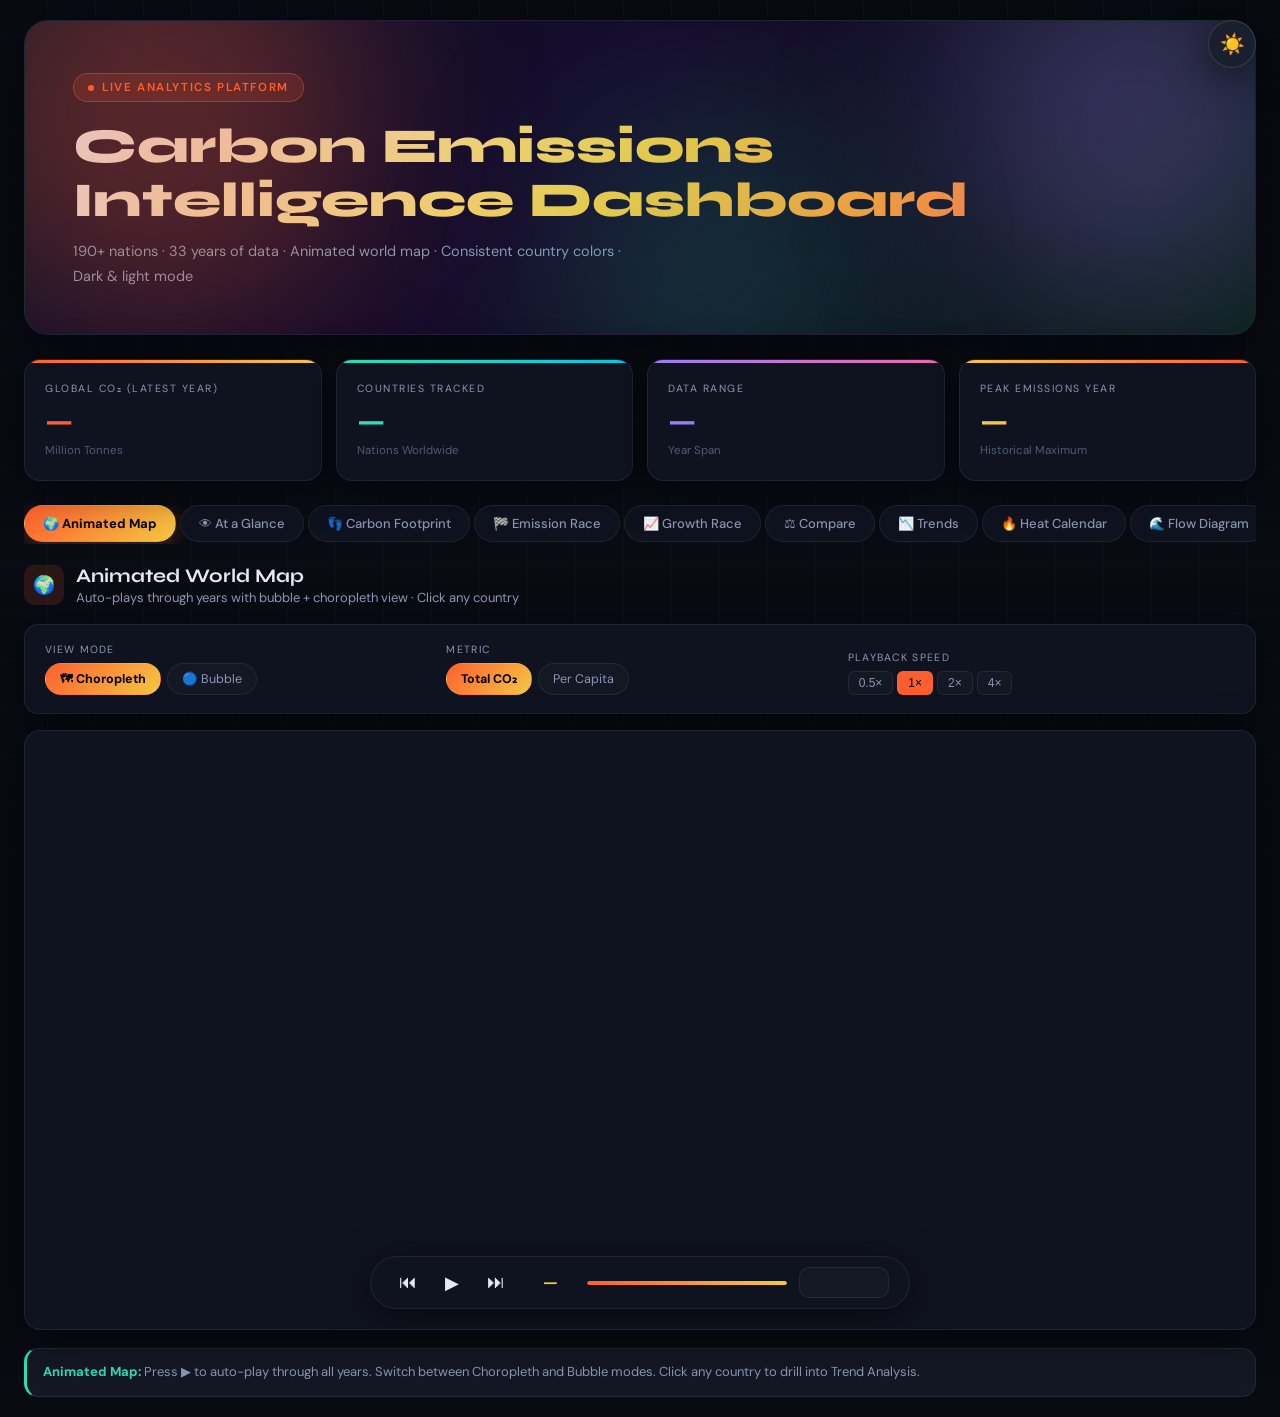
==== index.html @ c615b5d3 "Update index.html" ====
<!DOCTYPE html>
<html lang="en" data-theme="dark">
<head>
<meta charset="UTF-8">
<meta name="viewport" content="width=device-width, initial-scale=1.0">
<title>Carbon Emissions Intelligence Dashboard</title>
<script src="https://cdn.plot.ly/plotly-latest.min.js"></script>
<link href="https://fonts.googleapis.com/css2?family=Syne:wght@400;600;700;800&family=DM+Sans:ital,opsz,wght@0,9..40,300;0,9..40,400;0,9..40,500;1,9..40,400&display=swap" rel="stylesheet">
<style>
:root[data-theme="dark"] {
  --bg:#080b12;--surface:#0f1320;--surface2:#141824;--surface3:#1a1f30;
  --border:rgba(255,255,255,0.07);--border2:rgba(255,255,255,0.13);
  --text:#e4e9f4;--text2:#8a96b3;--text3:#4e5a75;
  --a1:#ff5f2e;--a2:#f5c842;--a3:#2edfb4;--a4:#9b7ff4;--a5:#f06bac;
  --g1:rgba(255,95,46,0.3);--g2:rgba(245,200,66,0.28);--g3:rgba(46,223,180,0.28);--g4:rgba(155,127,244,0.28);
  --map-land:#1e2740;--map-ocean:#0a0e1a;--plotbg:rgba(0,0,0,0);
  --gridc:rgba(255,255,255,0.055);--zeroline:rgba(255,255,255,0.09);
  --shadow:0 8px 40px rgba(0,0,0,0.55);
  --hero-bg:linear-gradient(135deg,#0c1228 0%,#160a2a 45%,#081f18 100%);
  --toggle-bg:#1a1f30;
}
:root[data-theme="light"] {
  --bg:#f0f2f8;--surface:#ffffff;--surface2:#f4f6fc;--surface3:#eaedf7;
  --border:rgba(0,0,0,0.08);--border2:rgba(0,0,0,0.15);
  --text:#1a2040;--text2:#5a6480;--text3:#9aa0b8;
  --a1:#e84d1c;--a2:#d4a800;--a3:#0eaa88;--a4:#7b5ce0;--a5:#d04890;
  --g1:rgba(232,77,28,0.12);--g2:rgba(212,168,0,0.12);--g3:rgba(14,170,136,0.12);--g4:rgba(123,92,224,0.12);
  --map-land:#dde3f5;--map-ocean:#c8d4ef;--plotbg:rgba(255,255,255,0);
  --gridc:rgba(0,0,0,0.06);--zeroline:rgba(0,0,0,0.1);
  --shadow:0 4px 24px rgba(0,0,0,0.10);
  --hero-bg:linear-gradient(135deg,#e8ecfc 0%,#f0e8fc 45%,#e0f4ee 100%);
  --toggle-bg:#e0e4f5;
}
*{margin:0;padding:0;box-sizing:border-box;}
html{scroll-behavior:smooth;}
body{font-family:'DM Sans',sans-serif;background:var(--bg);color:var(--text);min-height:100vh;overflow-x:hidden;transition:background .4s,color .4s;}
body::before{content:'';position:fixed;inset:0;z-index:0;pointer-events:none;background-image:repeating-linear-gradient(0deg,transparent,transparent 47px,var(--border) 48px),repeating-linear-gradient(90deg,transparent,transparent 47px,var(--border) 48px);opacity:.6;}
.wrap{position:relative;z-index:1;max-width:1680px;margin:0 auto;padding:20px 24px;}
.theme-toggle{position:fixed;top:20px;right:24px;z-index:1000;width:48px;height:48px;border-radius:50%;background:var(--toggle-bg);border:1px solid var(--border2);cursor:pointer;font-size:20px;display:flex;align-items:center;justify-content:center;box-shadow:var(--shadow);transition:all .3s;}
.theme-toggle:hover{transform:scale(1.1) rotate(20deg);}
.hero{position:relative;overflow:hidden;border-radius:24px;padding:52px 48px 44px;margin-bottom:24px;background:var(--hero-bg);border:1px solid var(--border);box-shadow:var(--shadow);}
.hero-glow{position:absolute;border-radius:50%;filter:blur(90px);pointer-events:none;}
.hero-glow.a{width:420px;height:420px;top:-120px;left:-80px;background:var(--g1);}
.hero-glow.b{width:360px;height:360px;top:-80px;right:-60px;background:var(--g4);}
.hero-glow.c{width:320px;height:320px;bottom:-80px;left:42%;background:var(--g3);opacity:.55;}
.badge{display:inline-flex;align-items:center;gap:8px;background:rgba(255,95,46,0.14);border:1px solid rgba(255,95,46,0.38);color:var(--a1);padding:6px 14px;border-radius:999px;font-size:11.5px;font-weight:600;letter-spacing:1.6px;text-transform:uppercase;margin-bottom:18px;}
.badge span{width:6px;height:6px;background:var(--a1);border-radius:50%;animation:pulse 1.7s ease-in-out infinite;}
@keyframes pulse{0%,100%{opacity:1;transform:scale(1)}50%{opacity:.35;transform:scale(1.5)}}
.hero h1{font-family:'Syne',sans-serif;font-weight:800;font-size:clamp(1.9rem,3.8vw,3.2rem);line-height:1.1;background:linear-gradient(135deg,var(--text) 0%,var(--a2) 50%,var(--a1) 100%);-webkit-background-clip:text;-webkit-text-fill-color:transparent;background-clip:text;margin-bottom:12px;}
.hero p{color:var(--text2);font-size:14.5px;max-width:560px;line-height:1.75;}
.kpi-row{display:grid;grid-template-columns:repeat(auto-fit,minmax(210px,1fr));gap:14px;margin-bottom:24px;}
.kpi{position:relative;overflow:hidden;background:var(--surface);border:1px solid var(--border);border-radius:16px;padding:22px 20px;transition:transform .25s,box-shadow .25s;box-shadow:var(--shadow);}
.kpi:hover{transform:translateY(-4px);}
.kpi::before{content:'';position:absolute;top:0;left:0;right:0;height:3px;border-radius:16px 16px 0 0;}
.kpi:nth-child(1)::before{background:linear-gradient(90deg,var(--a1),var(--a2));}
.kpi:nth-child(2)::before{background:linear-gradient(90deg,var(--a3),#00c9e8);}
.kpi:nth-child(3)::before{background:linear-gradient(90deg,var(--a4),var(--a5));}
.kpi:nth-child(4)::before{background:linear-gradient(90deg,var(--a2),var(--a1));}
.kpi:hover:nth-child(1){box-shadow:0 8px 32px var(--g1);}
.kpi:hover:nth-child(2){box-shadow:0 8px 32px var(--g3);}
.kpi:hover:nth-child(3){box-shadow:0 8px 32px var(--g4);}
.kpi:hover:nth-child(4){box-shadow:0 8px 32px var(--g2);}
.kpi-label{font-size:10.5px;letter-spacing:1.5px;text-transform:uppercase;color:var(--text2);margin-bottom:10px;}
.kpi-value{font-family:'Syne',sans-serif;font-size:2.1rem;font-weight:700;line-height:1;}
.kpi:nth-child(1) .kpi-value{color:var(--a1);}
.kpi:nth-child(2) .kpi-value{color:var(--a3);}
.kpi:nth-child(3) .kpi-value{color:var(--a4);}
.kpi:nth-child(4) .kpi-value{color:var(--a2);}
.kpi-unit{font-size:11.5px;color:var(--text3);margin-top:5px;}
.tab-nav{display:flex;gap:4px;overflow-x:auto;padding-bottom:2px;margin-bottom:20px;scrollbar-width:none;}
.tab-nav::-webkit-scrollbar{display:none;}
.tab-btn{flex-shrink:0;padding:9px 18px;background:var(--surface);border:1px solid var(--border);border-radius:999px;color:var(--text2);font-family:'DM Sans',sans-serif;font-size:13px;font-weight:500;cursor:pointer;white-space:nowrap;transition:all .2s;}
.tab-btn:hover{border-color:var(--border2);color:var(--text);}
.tab-btn.active{background:linear-gradient(135deg,var(--a1),var(--a2));border-color:transparent;color:#000;font-weight:700;box-shadow:0 4px 18px var(--g1);}
.tab-content{display:none;animation:tabIn .32s ease;}
.tab-content.active{display:block;}
@keyframes tabIn{from{opacity:0;transform:translateY(12px)}to{opacity:1;transform:translateY(0)}}
.sec-hd{display:flex;align-items:center;gap:12px;margin-bottom:18px;}
.sec-icon{width:40px;height:40px;border-radius:10px;display:flex;align-items:center;justify-content:center;font-size:18px;}
.sec-hd h2{font-family:'Syne',sans-serif;font-size:1.2rem;font-weight:700;color:var(--text);}
.sec-hd p{font-size:13px;color:var(--text2);margin-top:2px;}
.ctrl{background:var(--surface);border:1px solid var(--border);border-radius:14px;padding:18px 20px;display:flex;flex-wrap:wrap;gap:14px;align-items:flex-end;margin-bottom:16px;box-shadow:var(--shadow);}
.ctrl-g{flex:1;min-width:150px;}
.ctrl-g label{display:block;font-size:10.5px;letter-spacing:1.3px;text-transform:uppercase;color:var(--text2);margin-bottom:7px;}
select,input[type="text"]{width:100%;padding:10px 13px;background:var(--surface2);border:1px solid var(--border);border-radius:10px;color:var(--text);font-family:'DM Sans',sans-serif;font-size:13.5px;transition:border-color .2s,box-shadow .2s;appearance:none;}
select:focus,input[type="text"]:focus{outline:none;border-color:var(--a1);box-shadow:0 0 0 3px var(--g1);}
.btn{width:100%;padding:10px 18px;background:linear-gradient(135deg,var(--a1),var(--a2));border:none;border-radius:10px;color:#000;font-family:'DM Sans',sans-serif;font-size:13.5px;font-weight:700;cursor:pointer;transition:transform .2s,box-shadow .2s;}
.btn:hover{transform:translateY(-2px);box-shadow:0 6px 20px var(--g1);}
.btn.sec2{background:var(--surface2);color:var(--text);border:1px solid var(--border);}
.btn.sec2:hover{border-color:var(--border2);box-shadow:none;transform:translateY(-1px);}
.slider-row{display:flex;align-items:center;gap:14px;margin-bottom:16px;}
.slider-row input[type="range"]{flex:1;-webkit-appearance:none;appearance:none;height:5px;border-radius:999px;background:linear-gradient(90deg,var(--a1),var(--a2));outline:none;border:none;cursor:pointer;}
.slider-row input[type="range"]::-webkit-slider-thumb{-webkit-appearance:none;width:18px;height:18px;border-radius:50%;background:var(--a2);box-shadow:0 0 8px var(--g2);cursor:pointer;}
.yr-badge{font-family:'Syne',sans-serif;font-size:1.25rem;font-weight:700;color:var(--a2);min-width:68px;text-align:right;}
.cc{background:var(--surface);border:1px solid var(--border);border-radius:16px;overflow:hidden;margin-bottom:18px;box-shadow:var(--shadow);}
.map-controls-bar{position:absolute;bottom:20px;left:50%;transform:translateX(-50%);display:flex;align-items:center;gap:12px;z-index:10;background:var(--surface);border:1px solid var(--border);border-radius:999px;padding:10px 20px;box-shadow:var(--shadow);}
.map-controls-bar button{background:none;border:none;color:var(--text);cursor:pointer;font-size:18px;padding:4px 8px;border-radius:8px;transition:background .2s;}
.map-controls-bar button:hover{background:var(--surface3);}
.map-year-num{font-family:'Syne',sans-serif;font-weight:700;font-size:1.1rem;color:var(--a2);min-width:50px;text-align:center;}
.map-speed-btns{display:flex;gap:4px;}
.map-speed-btn{padding:4px 10px;border-radius:6px;border:1px solid var(--border);background:var(--surface2);color:var(--text2);font-size:12px;cursor:pointer;transition:all .2s;}
.map-speed-btn.active{background:var(--a1);color:#000;border-color:transparent;}
.map-progress{width:200px;height:4px;background:var(--surface3);border-radius:999px;overflow:hidden;}
.map-progress-bar{height:100%;background:linear-gradient(90deg,var(--a1),var(--a2));border-radius:999px;transition:width .3s;}
.info{background:var(--surface2);border:1px solid var(--border);border-left:3px solid var(--a3);border-radius:14px;padding:13px 16px;font-size:13px;color:var(--text2);line-height:1.6;margin-top:14px;}
.info strong{color:var(--a3);}
.metric-row{display:grid;grid-template-columns:repeat(auto-fit,minmax(190px,1fr));gap:12px;margin-top:16px;}
.mc{background:var(--surface);border:1px solid var(--border);border-radius:14px;padding:18px;text-align:center;transition:transform .22s;box-shadow:var(--shadow);}
.mc:hover{transform:translateY(-3px);}
.mc .ml{font-size:10.5px;text-transform:uppercase;letter-spacing:1.3px;color:var(--text2);margin-bottom:9px;}
.mc .mv{font-family:'Syne',sans-serif;font-size:1.75rem;font-weight:700;}
.mc.c1 .mv{color:var(--a1);}
.mc.c2 .mv{color:var(--a3);}
.mc.c3 .mv{color:var(--a4);}
.mc.c4 .mv{color:var(--a2);}
.up{color:var(--a1)!important;}
.dn{color:var(--a3)!important;}
.cmp-panel{background:var(--surface);border:1px solid var(--border);border-radius:16px;padding:22px;margin-top:16px;box-shadow:var(--shadow);}
.cmp-panel h3{font-family:'Syne',sans-serif;font-size:1rem;font-weight:700;text-align:center;margin-bottom:18px;color:var(--text);}
.cmp-grid{display:grid;grid-template-columns:repeat(auto-fit,minmax(175px,1fr));gap:10px;}
.cmp-m{background:var(--surface2);border:1px solid var(--border);border-radius:12px;padding:14px;text-align:center;}
.cmp-m .cv{font-family:'Syne',sans-serif;font-size:1.35rem;font-weight:700;color:var(--a1);}
.cmp-m .cl{font-size:11px;color:var(--text3);margin-top:4px;}
.search-wrap{position:relative;margin-bottom:14px;}
.search-wrap input{padding:12px 16px 12px 42px;}
.s-icon{position:absolute;left:14px;top:50%;transform:translateY(-50%);color:var(--text2);font-size:15px;pointer-events:none;}
.tbl-wrap{background:var(--surface);border:1px solid var(--border);border-radius:16px;overflow:hidden;max-height:540px;overflow-y:auto;box-shadow:var(--shadow);}
.tbl-wrap::-webkit-scrollbar{width:5px;}
.tbl-wrap::-webkit-scrollbar-track{background:var(--surface2);}
.tbl-wrap::-webkit-scrollbar-thumb{background:rgba(255,255,255,0.1);border-radius:3px;}
table{width:100%;border-collapse:collapse;}
thead th{background:var(--surface2);padding:12px 15px;font-size:10.5px;text-transform:uppercase;letter-spacing:1.3px;color:var(--text2);text-align:left;font-weight:600;position:sticky;top:0;z-index:5;border-bottom:1px solid var(--border);}
tbody td{padding:11px 15px;border-bottom:1px solid var(--border);font-size:13.5px;color:var(--text);}
tbody tr{transition:background .15s;cursor:pointer;}
tbody tr:hover{background:rgba(255,95,46,0.06);}
tbody tr:last-child td{border-bottom:none;}
.rank-pill{display:inline-flex;align-items:center;justify-content:center;width:26px;height:26px;border-radius:50%;background:linear-gradient(135deg,var(--a1),var(--a2));color:#000;font-weight:700;font-size:10.5px;}
.bu{color:var(--a1);font-weight:600;}
.bd{color:var(--a3);font-weight:600;}
.map-wrap{position:relative;border-radius:16px;overflow:hidden;}
.metric-pills{display:flex;gap:6px;flex-wrap:wrap;}
.mp-btn{padding:7px 14px;border-radius:999px;border:1px solid var(--border);background:var(--surface2);color:var(--text2);font-size:12.5px;cursor:pointer;transition:all .2s;font-family:'DM Sans',sans-serif;}
.mp-btn.active{background:linear-gradient(135deg,var(--a1),var(--a2));color:#000;font-weight:700;border-color:transparent;}
.mp-btn:hover:not(.active){border-color:var(--border2);color:var(--text);}

/* ── SHARED RICH TOOLTIP ── */
#richTooltip {
  position:fixed;pointer-events:none;z-index:9999;opacity:0;
  transform:translateY(6px) scale(0.97);
  transition:opacity .18s ease,transform .18s ease;
  min-width:270px;max-width:310px;
}
#richTooltip.visible{opacity:1;transform:translateY(0) scale(1);}
.tt-card{background:var(--surface);border:1px solid var(--border2);border-radius:16px;overflow:hidden;box-shadow:0 20px 60px rgba(0,0,0,0.55),0 4px 16px rgba(0,0,0,0.3);}
.tt-header{padding:14px 16px 10px;display:flex;align-items:flex-start;justify-content:space-between;gap:10px;border-bottom:1px solid var(--border);}
.tt-country{font-family:'Syne',sans-serif;font-size:1.05rem;font-weight:700;color:var(--text);line-height:1.2;}
.tt-region{font-size:10.5px;color:var(--text2);margin-top:3px;letter-spacing:.4px;}
.tt-rank-badge{flex-shrink:0;display:flex;flex-direction:column;align-items:center;justify-content:center;width:44px;height:44px;border-radius:10px;background:linear-gradient(135deg,var(--a1),var(--a2));color:#000;font-family:'Syne',sans-serif;}
.tt-rank-num{font-size:1.1rem;font-weight:800;line-height:1;}
.tt-rank-lbl{font-size:8.5px;font-weight:600;letter-spacing:.5px;opacity:.75;}
.tt-body{padding:12px 16px;}
.tt-row{display:flex;align-items:center;justify-content:space-between;padding:5px 0;border-bottom:1px solid var(--border);}
.tt-row:last-child{border-bottom:none;}
.tt-lbl{font-size:11px;color:var(--text2);letter-spacing:.3px;}
.tt-val{font-family:'Syne',sans-serif;font-size:13.5px;font-weight:700;color:var(--text);}
.tt-val.accent1{color:var(--a1);}
.tt-val.accent2{color:var(--a2);}
.tt-val.accent3{color:var(--a3);}
.tt-val.accent4{color:var(--a4);}
.tt-trend-row{display:flex;align-items:center;gap:8px;padding:10px 16px 12px;background:var(--surface2);}
.tt-sparkline{flex:1;height:36px;}
.tt-trend-info{text-align:right;}
.tt-trend-dir{font-family:'Syne',sans-serif;font-size:1rem;font-weight:700;}
.tt-trend-pct{font-size:11px;color:var(--text2);margin-top:2px;}
.tt-footer{padding:8px 16px;background:var(--surface3);font-size:10.5px;color:var(--text3);text-align:center;letter-spacing:.3px;}
.tt-color-dot{display:inline-block;width:10px;height:10px;border-radius:50%;vertical-align:middle;margin-right:5px;flex-shrink:0;}
/* ── AT A GLANCE CARDS ── */
.glance-card{background:var(--surface);border:1px solid var(--border);border-radius:14px;padding:14px 16px;cursor:pointer;transition:transform .2s,box-shadow .2s,border-color .2s;position:relative;overflow:hidden;}
.glance-card:hover{transform:translateY(-3px);box-shadow:0 8px 28px rgba(0,0,0,0.35);border-color:var(--border2);}
.glance-card .gc-country{font-family:'Syne',sans-serif;font-size:.95rem;font-weight:700;color:var(--text);margin-bottom:4px;display:flex;align-items:center;gap:7px;}
.glance-card .gc-region{font-size:10.5px;color:var(--text3);letter-spacing:.4px;text-transform:uppercase;margin-bottom:10px;}
.glance-card .gc-bar-wrap{height:5px;background:var(--surface3);border-radius:999px;margin-bottom:8px;overflow:hidden;}
.glance-card .gc-bar{height:100%;border-radius:999px;}
.glance-card .gc-vals{display:flex;justify-content:space-between;align-items:flex-end;}
.glance-card .gc-main{font-family:'Syne',sans-serif;font-size:1.3rem;font-weight:700;line-height:1;}
.glance-card .gc-sub{font-size:10.5px;color:var(--text2);margin-top:3px;}
.glance-card .gc-chg{font-family:'Syne',sans-serif;font-size:.85rem;font-weight:700;}
.glance-card .gc-rank{position:absolute;top:12px;right:12px;font-size:10px;color:var(--text3);font-weight:600;background:var(--surface2);border-radius:6px;padding:2px 7px;}
.glance-sparkline{width:100%;height:28px;margin-top:8px;}
.glance-summary-chip{background:var(--surface);border:1px solid var(--border);border-radius:12px;padding:12px 14px;text-align:center;box-shadow:var(--shadow);}
.glance-summary-chip .gsc-val{font-family:'Syne',sans-serif;font-size:1.4rem;font-weight:700;}
.glance-summary-chip .gsc-lbl{font-size:10.5px;color:var(--text2);text-transform:uppercase;letter-spacing:1px;margin-top:3px;}
@media(max-width:900px){.fp-top-grid,.fp-bottom-grid{grid-template-columns:1fr!important;}}
.improve-row,.worsen-row{display:flex;align-items:center;gap:10px;padding:8px 0;border-bottom:1px solid var(--border);}
.improve-row:last-child,.worsen-row:last-child{border-bottom:none;}
.ir-rank{font-family:'Syne',sans-serif;font-size:1rem;font-weight:700;min-width:28px;text-align:center;}
.ir-name{flex:1;font-size:13.5px;color:var(--text);font-weight:500;}
.ir-pct{font-family:'Syne',sans-serif;font-size:.95rem;font-weight:700;}
.ir-bar-wrap{width:80px;height:5px;background:var(--surface3);border-radius:999px;overflow:hidden;}
.ir-bar{height:100%;border-radius:999px;}
@media(max-width:768px){.wrap{padding:12px;}.hero{padding:30px 20px;}.kpi-row{grid-template-columns:repeat(2,1fr);}.map-controls-bar{width:90%;font-size:13px;}}
</style>
</head>
<body>
<button class="theme-toggle" onclick="toggleTheme()" id="themeToggleBtn">☀️</button>

<div class="wrap">

<!-- SHARED RICH TOOLTIP (used by map, compare, trends, rankings, data) -->
<div id="richTooltip">
  <div class="tt-card">
    <div class="tt-header">
      <div>
        <div class="tt-country" id="ttCountry">—</div>
        <div class="tt-region" id="ttRegion">—</div>
      </div>
      <div class="tt-rank-badge">
        <div class="tt-rank-num" id="ttRankNum">—</div>
        <div class="tt-rank-lbl">RANK</div>
      </div>
    </div>
    <div class="tt-body">
      <div class="tt-row"><span class="tt-lbl">🏭 Total CO₂</span><span class="tt-val accent1" id="ttCO2">—</span></div>
      <div class="tt-row"><span class="tt-lbl">👤 Per Capita</span><span class="tt-val accent2" id="ttPC">—</span></div>
      <div class="tt-row"><span class="tt-lbl">📊 Global Share</span><span class="tt-val accent4" id="ttShare">—</span></div>
      <div class="tt-row"><span class="tt-lbl">🌍 Region</span><span class="tt-val" id="ttRegionVal" style="font-size:12px">—</span></div>
      <div class="tt-row"><span class="tt-lbl">📅 vs Prior Year</span><span class="tt-val" id="ttYoY">—</span></div>
    </div>
    <div class="tt-trend-row">
      <svg class="tt-sparkline" id="ttSparkline" viewBox="0 0 160 36" preserveAspectRatio="none"></svg>
      <div class="tt-trend-info">
        <div class="tt-trend-dir" id="ttTrendDir">—</div>
        <div class="tt-trend-pct" id="ttTrendPct">since 1990</div>
      </div>
    </div>
    <div class="tt-footer" id="ttFooter">Click to open trend analysis →</div>
  </div>
</div>

<!-- HERO -->
<header class="hero">
  <div class="hero-glow a"></div><div class="hero-glow b"></div><div class="hero-glow c"></div>
  <div class="badge"><span></span>Live Analytics Platform</div>
  <h1>Carbon Emissions<br>Intelligence Dashboard</h1>
  <p>190+ nations · 33 years of data · Animated world map · Consistent country colors · Dark &amp; light mode</p>
</header>

<!-- KPIs -->
<div class="kpi-row">
  <div class="kpi"><div class="kpi-label">Global CO₂ (Latest Year)</div><div class="kpi-value" id="kpi1">—</div><div class="kpi-unit">Million Tonnes</div></div>
  <div class="kpi"><div class="kpi-label">Countries Tracked</div><div class="kpi-value" id="kpi2">—</div><div class="kpi-unit">Nations Worldwide</div></div>
  <div class="kpi"><div class="kpi-label">Data Range</div><div class="kpi-value" id="kpi3">—</div><div class="kpi-unit">Year Span</div></div>
  <div class="kpi"><div class="kpi-label">Peak Emissions Year</div><div class="kpi-value" id="kpi4">—</div><div class="kpi-unit">Historical Maximum</div></div>
</div>

<!-- TABS -->
<nav class="tab-nav">
  <button class="tab-btn active" onclick="switchTab('worldmap')">🌍 Animated Map</button>
  <button class="tab-btn" onclick="switchTab('glance')">👁 At a Glance</button>
  <button class="tab-btn" onclick="switchTab('footprint')">👣 Carbon Footprint</button>
  <button class="tab-btn" onclick="switchTab('animation')">🏁 Emission Race</button>
  <button class="tab-btn" onclick="switchTab('growthrace')">📈 Growth Race</button>
  <button class="tab-btn" onclick="switchTab('compare')">⚖ Compare</button>
  <button class="tab-btn" onclick="switchTab('trends')">📉 Trends</button>
  <button class="tab-btn" onclick="switchTab('heatmap')">🔥 Heat Calendar</button>
  <button class="tab-btn" onclick="switchTab('sankey')">🌊 Flow Diagram</button>
  <button class="tab-btn" onclick="switchTab('rankings')">🏆 Rankings</button>
  <button class="tab-btn" onclick="switchTab('data')">📋 All Data</button>
</nav>

<!-- WORLD MAP -->
<div id="worldmap" class="tab-content active">
  <div class="sec-hd"><div class="sec-icon" style="background:rgba(255,95,46,.14)">🌍</div><div><h2>Animated World Map</h2><p>Auto-plays through years with bubble + choropleth view · Click any country</p></div></div>
  <div class="ctrl">
    <div class="ctrl-g"><label>View Mode</label><div class="metric-pills"><button class="mp-btn active" id="modeChoro" onclick="setMapMode('choropleth')">🗺 Choropleth</button><button class="mp-btn" id="modeBubble" onclick="setMapMode('bubble')">🔵 Bubble</button></div></div>
    <div class="ctrl-g"><label>Metric</label><div class="metric-pills"><button class="mp-btn active" id="metricCO2" onclick="setMapMetric('co2')">Total CO₂</button><button class="mp-btn" id="metricPC" onclick="setMapMetric('per_capita')">Per Capita</button></div></div>
    <div class="ctrl-g"><label>Playback Speed</label><div class="map-speed-btns" id="mapSpeedBtns"><button class="map-speed-btn" onclick="setMapSpeed(2000)">0.5×</button><button class="map-speed-btn active" onclick="setMapSpeed(1000)">1×</button><button class="map-speed-btn" onclick="setMapSpeed(500)">2×</button><button class="map-speed-btn" onclick="setMapSpeed(250)">4×</button></div></div>
  </div>
  <div class="map-wrap cc" style="padding:4px;">
    <div id="worldMapChart" style="height:590px;"></div>
    <div class="map-controls-bar">
      <button onclick="mapPrevYear()">⏮</button>
      <button onclick="toggleMapPlay()" id="mapPlayBtn">▶</button>
      <button onclick="mapNextYear()">⏭</button>
      <div class="map-year-num" id="mapYearNum">—</div>
      <div class="map-progress"><div class="map-progress-bar" id="mapProgressBar"></div></div>
      <select id="mapYearSelect" style="width:90px;padding:6px 10px;font-size:13px;" onchange="jumpMapYear(this.value)"></select>
    </div>
  </div>
  <div class="info"><strong>Animated Map:</strong> Press ▶ to auto-play through all years. Switch between Choropleth and Bubble modes. Click any country to drill into Trend Analysis.</div>
</div>

<!-- EMISSION RACE -->
<div id="animation" class="tab-content">
  <div class="sec-hd"><div class="sec-icon" style="background:rgba(245,200,66,.14)">🏁</div><div><h2>Animated Emissions Race</h2><p>All countries · Each country keeps its unique color throughout</p></div></div>
  <div class="ctrl">
    <div class="ctrl-g"><label>Show Top N</label><select id="raceTopN"><option value="15">Top 15</option><option value="25">Top 25</option><option value="50" selected>Top 50</option><option value="100">All Countries</option></select></div>
    <div class="ctrl-g"><label>Speed (ms/frame)</label><input type="range" id="raceSpeed" min="300" max="2000" value="900" step="100" style="width:100%;margin-top:6px" oninput="document.getElementById('raceSpeedVal').innerText=this.value+'ms'"><div style="font-size:11.5px;color:var(--text2);text-align:center;margin-top:4px;" id="raceSpeedVal">900ms</div></div>
    <div class="ctrl-g"><label>&nbsp;</label><button class="btn" onclick="toggleRace()" id="racePlayBtn">▶ Play Race</button></div>
    <div class="ctrl-g"><label>&nbsp;</label><button class="btn sec2" onclick="resetRace()">↺ Reset</button></div>
  </div>
  <div class="slider-row"><input type="range" id="raceSlider" min="0" max="0" step="1" oninput="jumpRaceFrame(+this.value)"><span class="yr-badge" id="raceYearDisp">—</span></div>
  <div class="cc"><div id="raceChart" style="height:700px;"></div></div>
  <div class="info"><strong>Bar Race:</strong> Colors are locked per country — the same country always has the same color. Hover bars for a rich country card.</div>
</div>

<!-- GROWTH RACE -->
<div id="growthrace" class="tab-content">
  <div class="sec-hd"><div class="sec-icon" style="background:rgba(46,223,180,.14)">📈</div><div><h2>Growth Rate Race</h2><p>Fastest growing emissions year-over-year · All countries</p></div></div>
  <div class="ctrl">
    <div class="ctrl-g"><label>Show Top N</label><select id="growthTopN"><option value="15">Top 15</option><option value="25">Top 25</option><option value="50" selected>Top 50</option><option value="100">All Countries</option></select></div>
    <div class="ctrl-g"><label>Speed (ms/frame)</label><input type="range" id="growthSpeed" min="300" max="2000" value="900" step="100" style="width:100%;margin-top:6px" oninput="document.getElementById('growthSpeedVal').innerText=this.value+'ms'"><div style="font-size:11.5px;color:var(--text2);text-align:center;margin-top:4px;" id="growthSpeedVal">900ms</div></div>
    <div class="ctrl-g"><label>&nbsp;</label><button class="btn" onclick="toggleGrowthRace()" id="growthPlayBtn">▶ Play Race</button></div>
    <div class="ctrl-g"><label>&nbsp;</label><button class="btn sec2" onclick="resetGrowthRace()">↺ Reset</button></div>
  </div>
  <div class="slider-row"><input type="range" id="growthSlider" min="0" max="0" step="1" oninput="jumpGrowthFrame(+this.value)"><span class="yr-badge" id="growthYearDisp">—</span></div>
  <div class="cc"><div id="growthRaceChart" style="height:700px;"></div></div>
  <div class="info"><strong>Growth Race:</strong> Country color remains consistent. Hover bars for a rich country popup.</div>
</div>

<!-- COMPARE -->
<div id="compare" class="tab-content">
  <div class="sec-hd"><div class="sec-icon" style="background:rgba(155,127,244,.14)">⚖</div><div><h2>Dual Country Comparison</h2><p>Side-by-side emissions journey · Hover for rich country cards</p></div></div>
  <div class="ctrl">
    <div class="ctrl-g"><label>Country A</label><select id="c1Sel"></select></div>
    <div class="ctrl-g"><label>Country B</label><select id="c2Sel"></select></div>
    <div class="ctrl-g"><label>&nbsp;</label><button class="btn" onclick="updateCompare()">Compare →</button></div>
  </div>
  <div class="cc"><div id="compareChart" style="height:460px;"></div></div>
  <div id="compareStats" class="cmp-panel" style="display:none;"></div>
</div>

<!-- TRENDS -->
<div id="trends" class="tab-content">
  <div class="sec-hd"><div class="sec-icon" style="background:rgba(240,107,172,.14)">📉</div><div><h2>Trend Analysis</h2><p>Actual + trend line + 3-year moving average · Hover for country stats</p></div></div>
  <div class="ctrl">
    <div class="ctrl-g"><label>Country</label><select id="trendSel"></select></div>
    <div class="ctrl-g"><label>&nbsp;</label><button class="btn" onclick="updateTrend()">Analyse →</button></div>
  </div>
  <div class="cc"><div id="trendChart" style="height:440px;"></div></div>
  <div id="trendStats" class="metric-row"></div>
</div>

<!-- HEAT CALENDAR -->
<div id="heatmap" class="tab-content">
  <div class="sec-hd"><div class="sec-icon" style="background:rgba(255,95,46,.14)">🔥</div><div><h2>Heat Calendar</h2><p>Year-over-year emissions intensity</p></div></div>
  <div class="ctrl">
    <div class="ctrl-g"><label>Country</label><select id="heatSel"></select></div>
    <div class="ctrl-g"><label>From</label><select id="heatFrom"></select></div>
    <div class="ctrl-g"><label>To</label><select id="heatTo"></select></div>
    <div class="ctrl-g"><label>&nbsp;</label><button class="btn" onclick="updateHeat()">Generate →</button></div>
  </div>
  <div class="cc"><div id="heatChart" style="height:520px;"></div></div>
</div>

<!-- SANKEY -->
<div id="sankey" class="tab-content">
  <div class="sec-hd"><div class="sec-icon" style="background:rgba(46,223,180,.14)">🌊</div><div><h2>Emissions Flow Diagram</h2><p>Global → Region → Top Emitters</p></div></div>
  <div class="ctrl">
    <div class="ctrl-g"><label>Year</label><select id="sankeyYrSel"></select></div>
    <div class="ctrl-g"><label>&nbsp;</label><button class="btn" onclick="updateSankey()">Generate Flow →</button></div>
  </div>
  <div class="slider-row"><input type="range" id="sankeySlider" min="0" max="0" step="1" oninput="jumpSankeyFrame(+this.value)"><span class="yr-badge" id="sankeyYearDisp">—</span></div>
  <div class="cc"><div id="sankeyChart" style="height:580px;"></div></div>
  <div class="info"><strong>Flow Diagram:</strong> Width of each path is proportional to CO₂ volume.</div>
</div>

<!-- RANKINGS -->
<div id="rankings" class="tab-content">
  <div class="sec-hd"><div class="sec-icon" style="background:rgba(245,200,66,.14)">🏆</div><div><h2>Country Rankings</h2><p>All countries · Ranked by total, per capita, or growth · Hover bars for country cards</p></div></div>
  <div class="ctrl">
    <div class="ctrl-g"><label>Metric</label><select id="rankMetric"><option value="co2">Total CO₂</option><option value="per_capita">Per Capita</option><option value="growth">Growth Rate %</option></select></div>
    <div class="ctrl-g"><label>Show Top</label><select id="topN"><option value="20">Top 20</option><option value="30">Top 30</option><option value="50">Top 50</option><option value="9999" selected>All Countries</option></select></div>
    <div class="ctrl-g"><label>&nbsp;</label><button class="btn" onclick="updateRankings()">Update →</button></div>
  </div>
  <div class="cc"><div id="rankChart" style="height:600px;overflow-y:auto;"></div></div>
  <div id="rankStats" class="metric-row"></div>
</div>

<!-- ALL DATA -->
<div id="data" class="tab-content">
  <div class="sec-hd"><div class="sec-icon" style="background:rgba(46,223,180,.14)">📋</div><div><h2>All Data</h2><p>Complete country-level dataset · Hover any row for animated country card</p></div></div>
  <div class="search-wrap"><span class="s-icon">🔍</span><input type="text" id="searchInput" placeholder="Search any country…" oninput="filterTable()"></div>
  <div class="tbl-wrap">
    <table id="dataTable">
      <thead><tr><th>#</th><th>Country</th><th>First Year</th><th>Last Year</th><th>CO₂ Change (Mt)</th><th>Change %</th><th>Per Capita Chg (t)</th><th>Trend</th></tr></thead>
      <tbody id="dataTbody"></tbody>
    </table>
  </div>
</div>

<!-- AT A GLANCE -->
<div id="glance" class="tab-content">
  <div class="sec-hd"><div class="sec-icon" style="background:rgba(46,223,180,.14)">👁</div><div><h2>All Countries At a Glance</h2><p>Every country · Latest year · Sort, filter, and drill down instantly</p></div></div>
  <div class="ctrl" style="flex-wrap:wrap;gap:12px;">
    <div class="ctrl-g" style="min-width:130px;"><label>Sort by</label><select id="glanceSortBy" onchange="renderGlance()"><option value="co2_desc">CO₂ ↓ Highest</option><option value="co2_asc">CO₂ ↑ Lowest</option><option value="pc_desc">Per Capita ↓</option><option value="pc_asc">Per Capita ↑</option><option value="change_desc">Change % ↓</option><option value="change_asc">Change % ↑</option><option value="alpha">Alphabetical</option></select></div>
    <div class="ctrl-g" style="min-width:130px;"><label>Filter Region</label><select id="glanceRegion" onchange="renderGlance()"><option value="all">All Regions</option><option value="Asia">Asia</option><option value="Europe">Europe</option><option value="North America">North America</option><option value="South America">South America</option><option value="Africa">Africa</option><option value="Oceania">Oceania</option><option value="Other">Other</option></select></div>
    <div class="ctrl-g" style="min-width:130px;"><label>Show Metric</label><select id="glanceMetric" onchange="renderGlance()"><option value="co2">Total CO₂ (Mt)</option><option value="pc">Per Capita (t)</option><option value="change">Change % (1990→2023)</option></select></div>
    <div class="ctrl-g" style="min-width:160px;"><label>Search</label><input type="text" id="glanceSearch" placeholder="Filter countries…" oninput="renderGlance()"></div>
  </div>
  <div id="glanceSummary" style="display:grid;grid-template-columns:repeat(auto-fit,minmax(160px,1fr));gap:10px;margin-bottom:16px;"></div>
  <div id="glanceGrid" style="display:grid;grid-template-columns:repeat(auto-fill,minmax(220px,1fr));gap:12px;"></div>
</div>

<!-- CARBON FOOTPRINT -->
<div id="footprint" class="tab-content">
  <div class="sec-hd"><div class="sec-icon" style="background:rgba(255,95,46,.14)">👣</div><div><h2>Carbon Footprint — Updated 2023</h2><p>The famous infographic rebuilt · 2007 vs 2023 · Animated transitions · All countries</p></div></div>
  <div style="background:var(--surface);border:1px solid var(--border);border-radius:16px;padding:20px 24px;margin-bottom:20px;box-shadow:var(--shadow);">
    <div style="display:flex;align-items:center;gap:12px;margin-bottom:14px;"><span style="font-size:24px;">🏆</span><div><div style="font-family:'Syne',sans-serif;font-size:1.05rem;font-weight:700;color:var(--text);">Hackathon Challenge: Updated Carbon Footprint Infographic</div><div style="font-size:12.5px;color:var(--text2);margin-top:2px;">Original was based on 2007 data · This updates it with 2023 data and adds interactivity</div></div></div>
    <div style="display:grid;grid-template-columns:repeat(auto-fit,minmax(200px,1fr));gap:10px;">
      <div style="background:var(--surface2);border-radius:10px;padding:12px;border-left:3px solid var(--a3);"><div style="font-size:10.5px;text-transform:uppercase;letter-spacing:1px;color:var(--text2);margin-bottom:4px;">✅ Updated to 2023</div><div style="font-size:13px;color:var(--text);">Rankings, totals & per-capita all reflect the latest available data</div></div>
      <div style="background:var(--surface2);border-radius:10px;padding:12px;border-left:3px solid var(--a1);"><div style="font-size:10.5px;text-transform:uppercase;letter-spacing:1px;color:var(--text2);margin-bottom:4px;">✅ 2007 vs 2023 Shift</div><div style="font-size:13px;color:var(--text);">See which countries rose, fell, or held their ranking over 16 years</div></div>
      <div style="background:var(--surface2);border-radius:10px;padding:12px;border-left:3px solid var(--a4);"><div style="font-size:10.5px;text-transform:uppercase;letter-spacing:1px;color:var(--text2);margin-bottom:4px;">✅ Interactive & Animated</div><div style="font-size:13px;color:var(--text);">Animate 1990→2023, hover for details, click to drill down</div></div>
      <div style="background:var(--surface2);border-radius:10px;padding:12px;border-left:3px solid var(--a2);"><div style="font-size:10.5px;text-transform:uppercase;letter-spacing:1px;color:var(--text2);margin-bottom:4px;">✅ Improvers vs Worseners</div><div style="font-size:13px;color:var(--text);">Countries highlighted by whether they've improved or worsened since 2007</div></div>
    </div>
  </div>
  <div style="display:grid;grid-template-columns:1fr 1fr;gap:20px;margin-bottom:20px;" class="fp-top-grid">
    <div class="cc" style="padding:24px;display:flex;flex-direction:column;align-items:center;">
      <div style="font-family:'Syne',sans-serif;font-size:1rem;font-weight:700;color:var(--text);margin-bottom:16px;text-align:center;">🌍 Global Carbon Footprint<div style="font-size:12px;font-weight:400;color:var(--text2);margin-top:3px;">Size of foot = total CO₂ · Darker = higher per capita</div></div>
      <svg id="footSvg" viewBox="0 0 340 500" style="width:100%;max-width:320px;" xmlns="http://www.w3.org/2000/svg"></svg>
      <div style="font-size:11px;color:var(--text3);text-align:center;margin-top:12px;">Each toe = a major emitting region · Hover toes for details</div>
    </div>
    <div class="cc" style="padding:4px;">
      <div style="padding:16px 18px 8px;font-family:'Syne',sans-serif;font-size:1rem;font-weight:700;color:var(--text);">📊 Rank Shift: 2007 → 2023</div>
      <div style="padding:0 18px 14px;font-size:12.5px;color:var(--text2);">How country rankings changed over 16 years</div>
      <div id="rankShiftChart" style="height:420px;"></div>
    </div>
  </div>
  <!-- Animated footprint timeline — FIXED -->
  <div class="cc" style="padding:20px;">
    <div style="display:flex;align-items:center;justify-content:space-between;flex-wrap:wrap;gap:12px;margin-bottom:16px;">
      <div>
        <div style="font-family:'Syne',sans-serif;font-size:1rem;font-weight:700;color:var(--text);">🕰 Footprint Timeline: Top 20 Emitters</div>
        <div style="font-size:12.5px;color:var(--text2);margin-top:2px;">Treemap showing relative CO₂ weight · Animated 1990 → 2023</div>
      </div>
      <div style="display:flex;align-items:center;gap:10px;">
        <button class="btn" style="width:auto;padding:8px 18px;" onclick="toggleFpAnim()" id="fpPlayBtn">▶ Animate</button>
        <button class="btn sec2" style="width:auto;padding:8px 14px;" onclick="resetFpAnim()">↺</button>
        <span style="font-family:'Syne',sans-serif;font-weight:700;color:var(--a2);font-size:1.1rem;" id="fpYearDisp">1990</span>
      </div>
    </div>
    <div class="slider-row" style="margin-bottom:14px;">
      <input type="range" id="fpSlider" min="0" max="33" step="1" oninput="jumpFpFrame(+this.value)">
      <span class="yr-badge" id="fpSliderYr">1990</span>
    </div>
    <div id="fpTreemap" style="height:460px;"></div>
  </div>
  <div style="display:grid;grid-template-columns:1fr 1fr;gap:20px;margin-top:20px;" class="fp-bottom-grid">
    <div class="cc" style="padding:20px;">
      <div style="font-family:'Syne',sans-serif;font-size:1rem;font-weight:700;color:var(--a3);margin-bottom:4px;">✅ Biggest Improvers since 2007</div>
      <div style="font-size:12px;color:var(--text2);margin-bottom:14px;">Countries that reduced CO₂ the most (%) since 2007</div>
      <div id="improversList"></div>
    </div>
    <div class="cc" style="padding:20px;">
      <div style="font-family:'Syne',sans-serif;font-size:1rem;font-weight:700;color:var(--a1);margin-bottom:4px;">⚠ Biggest Worseners since 2007</div>
      <div style="font-size:12px;color:var(--text2);margin-bottom:14px;">Countries whose CO₂ grew the most (%) since 2007</div>
      <div id="worsenersList"></div>
    </div>
  </div>
</div>

</div>

<script src="assets/js/index-script.js"></script>
  
</body>
</html>
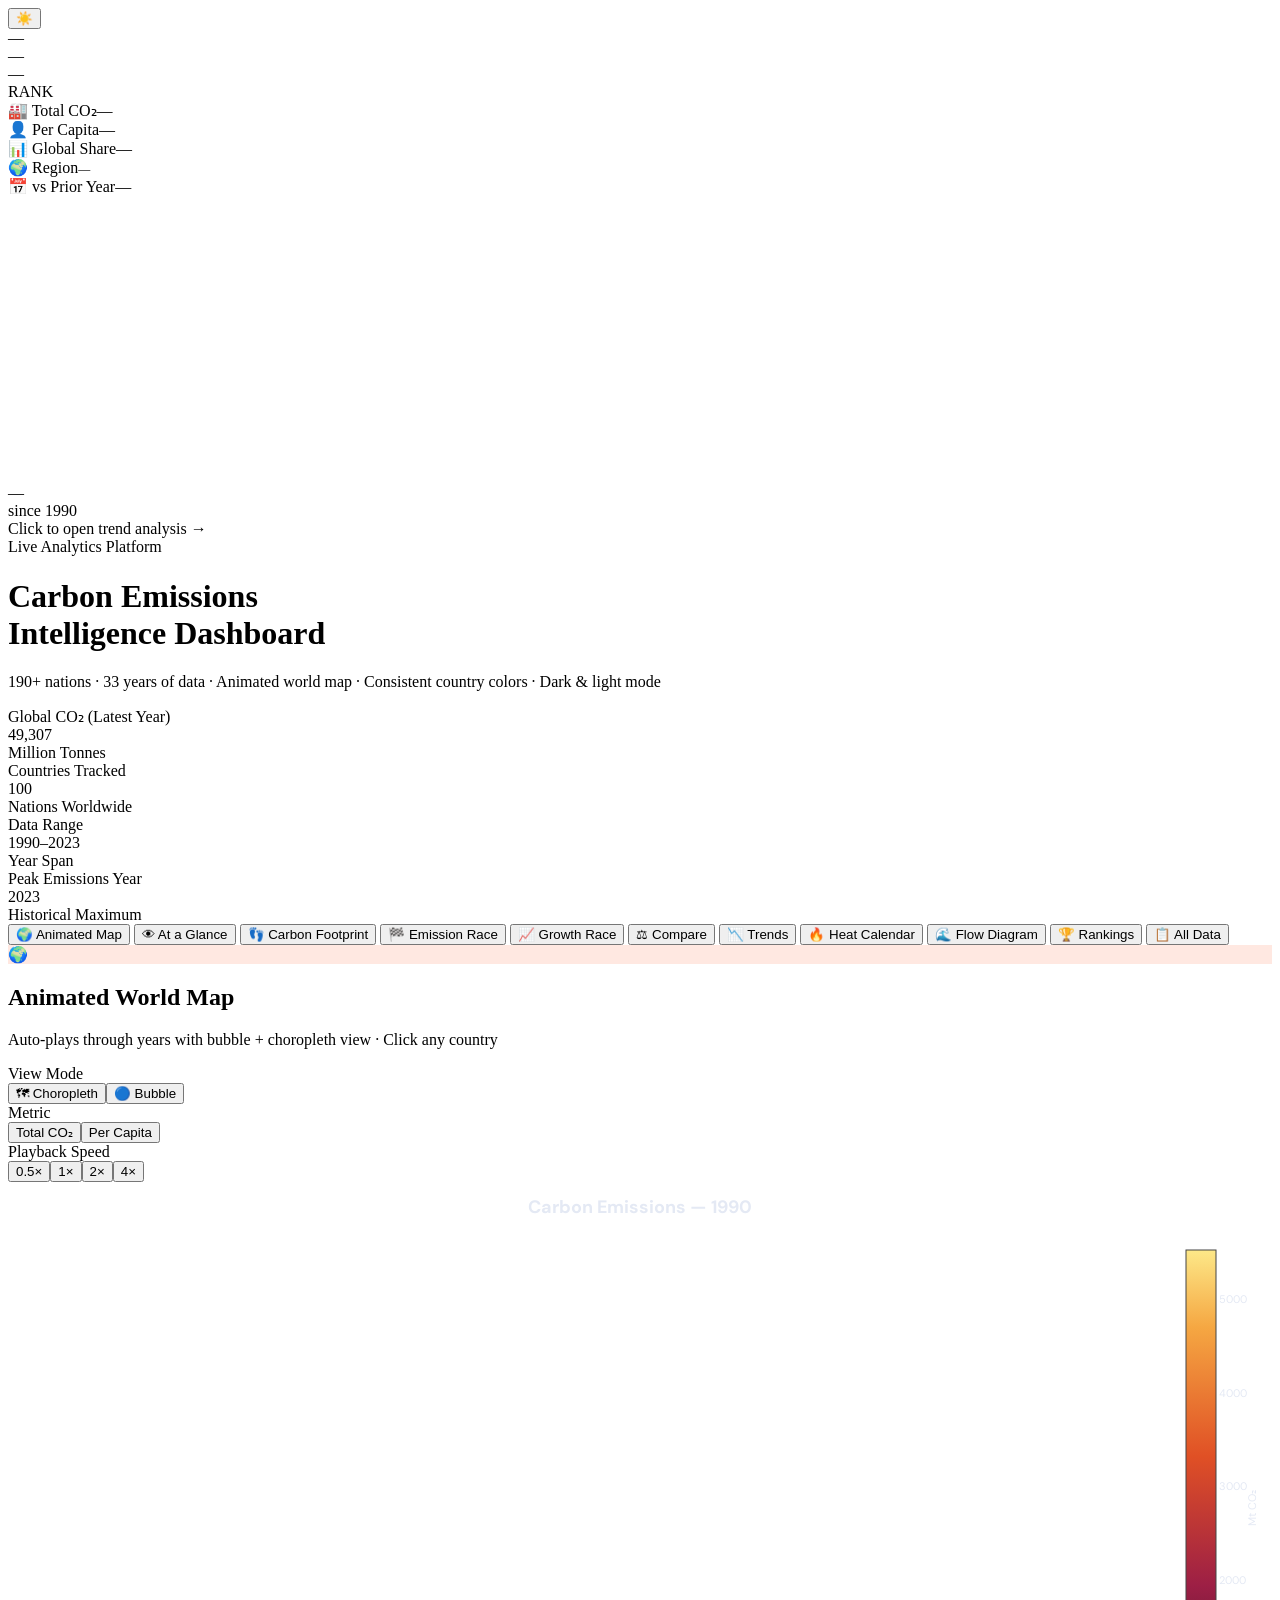
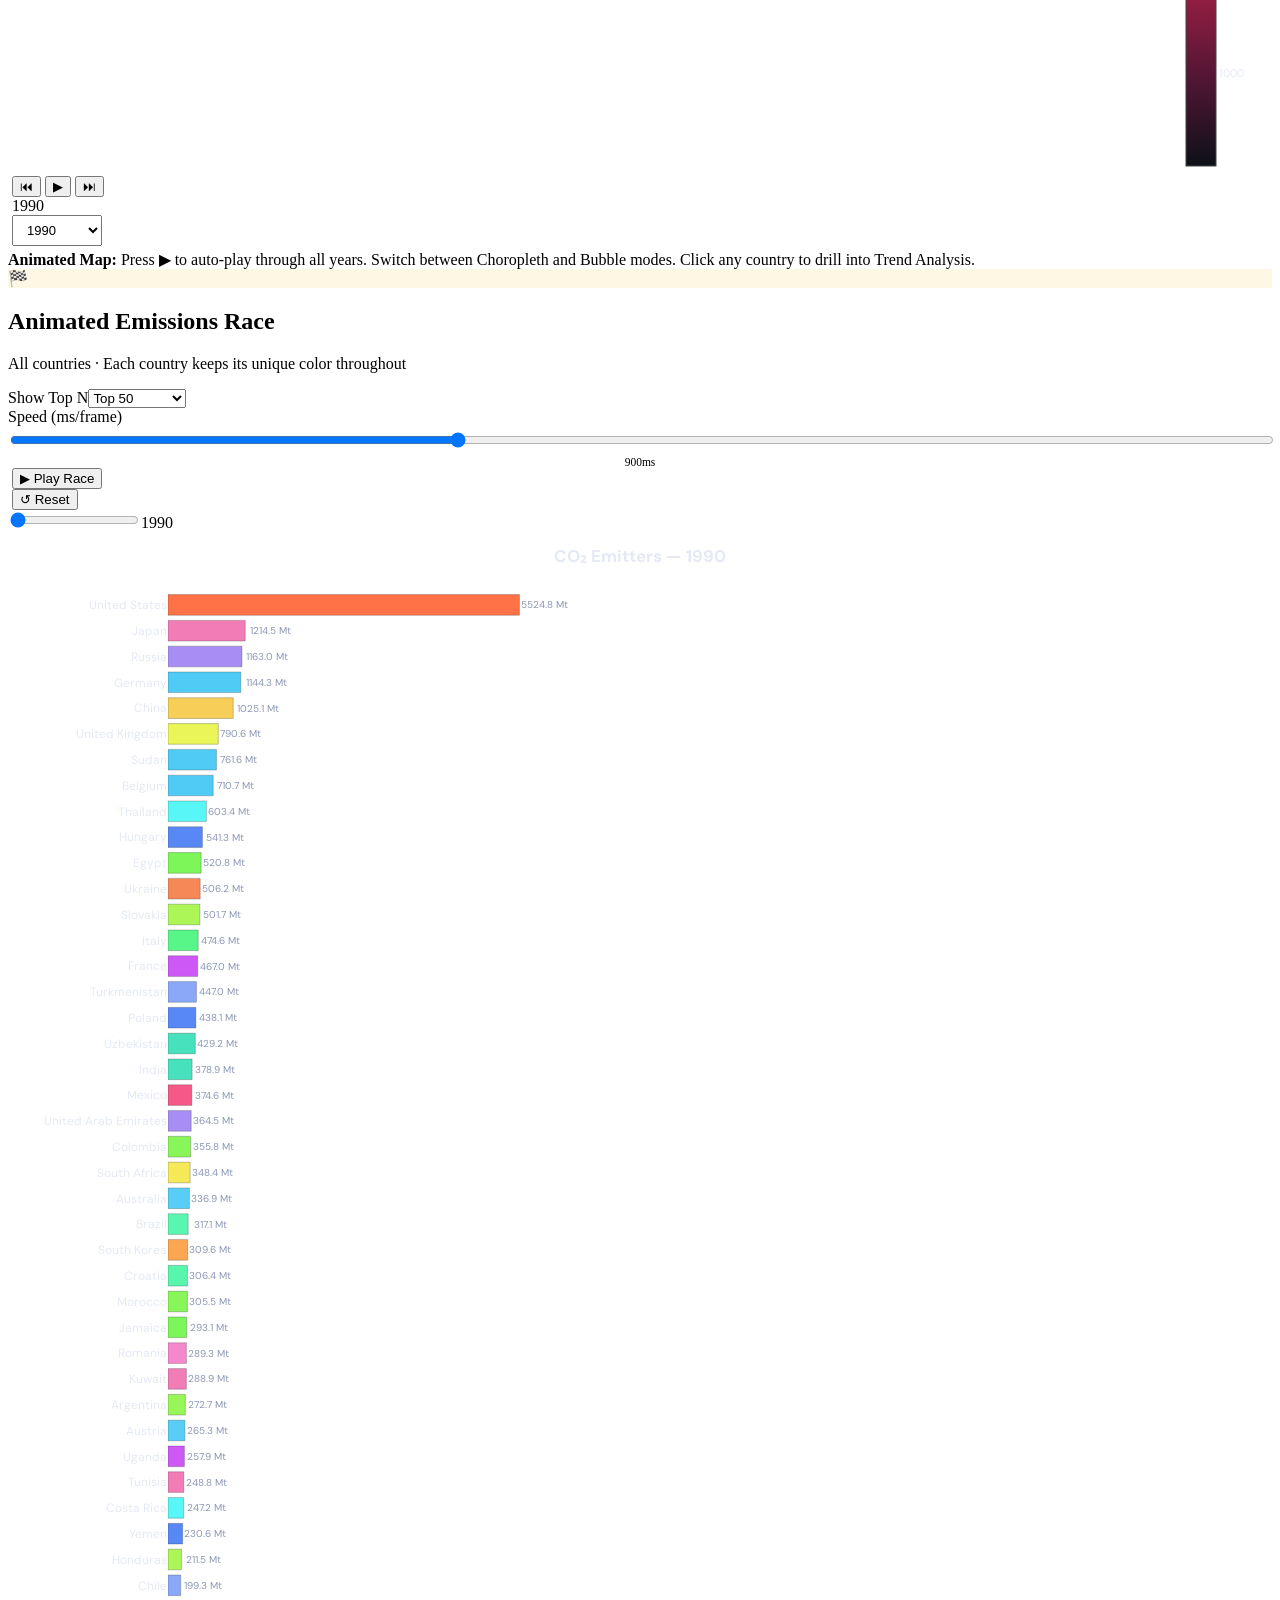
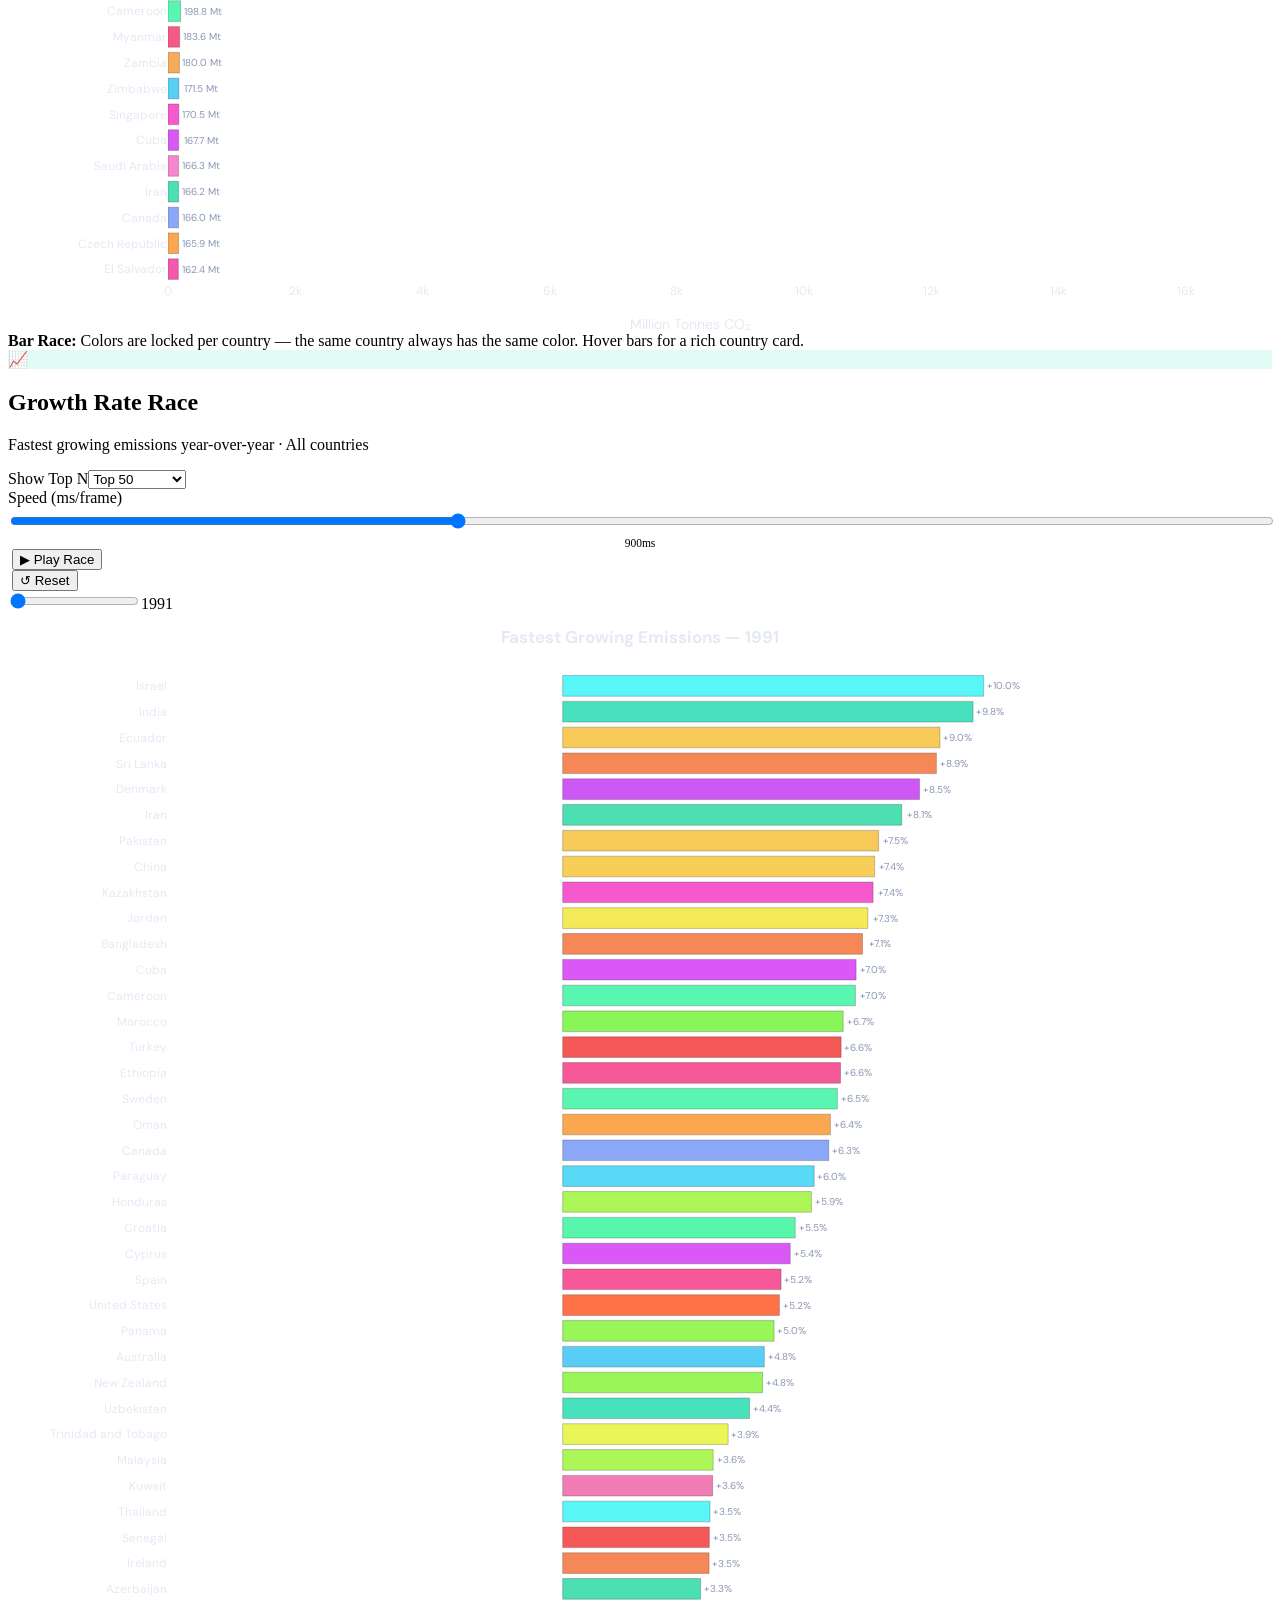
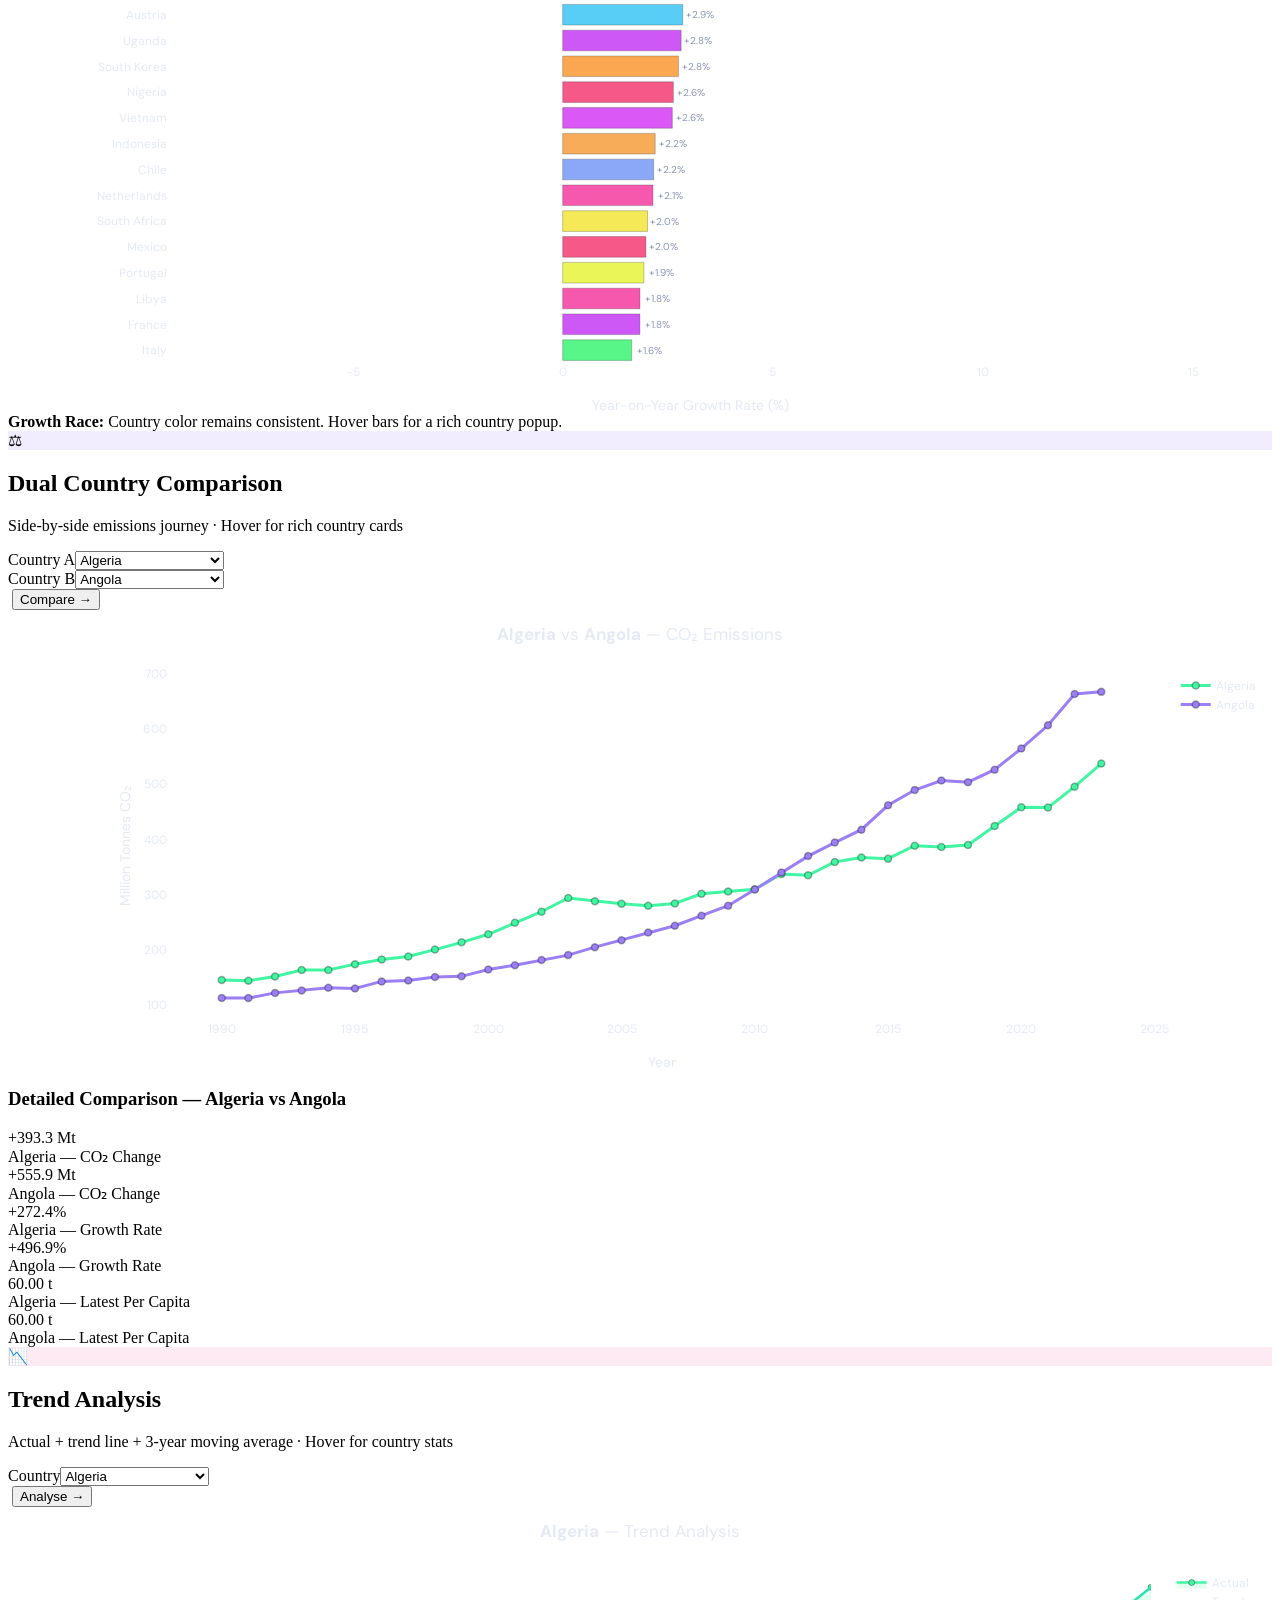
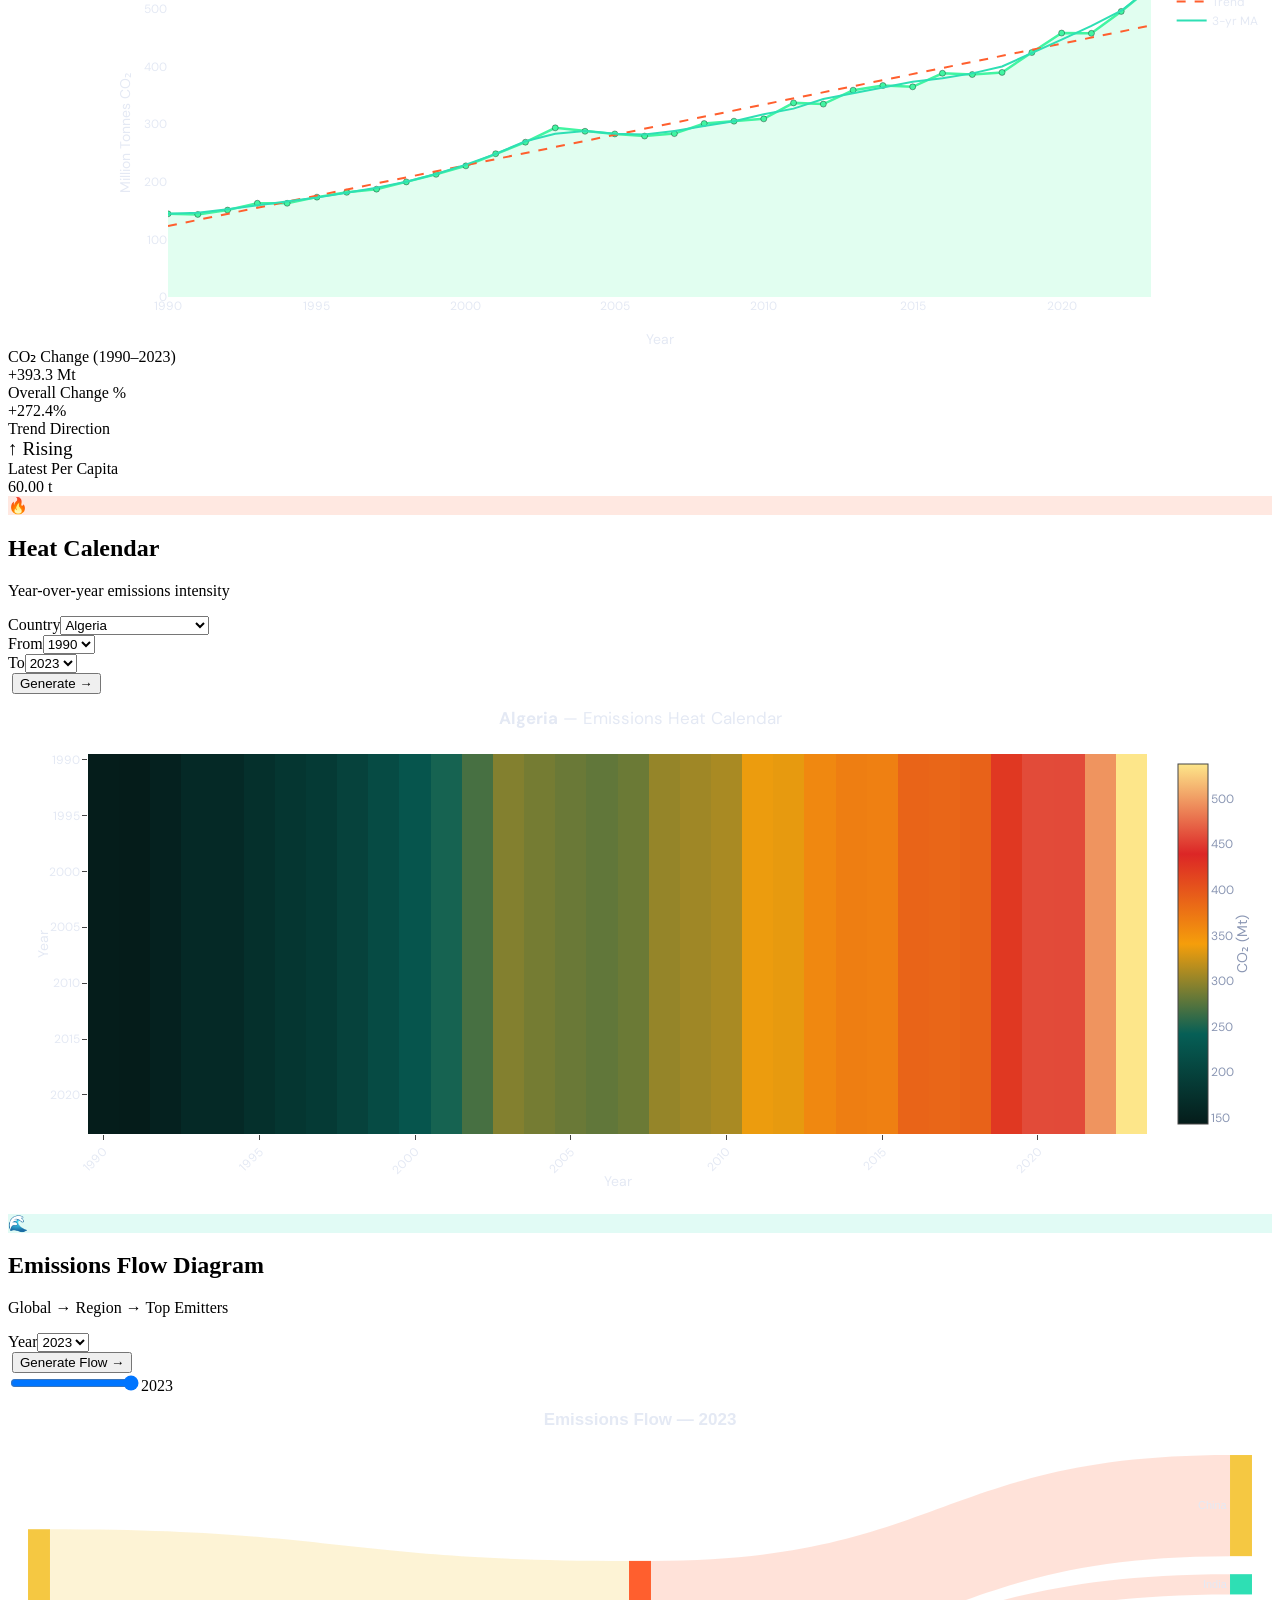
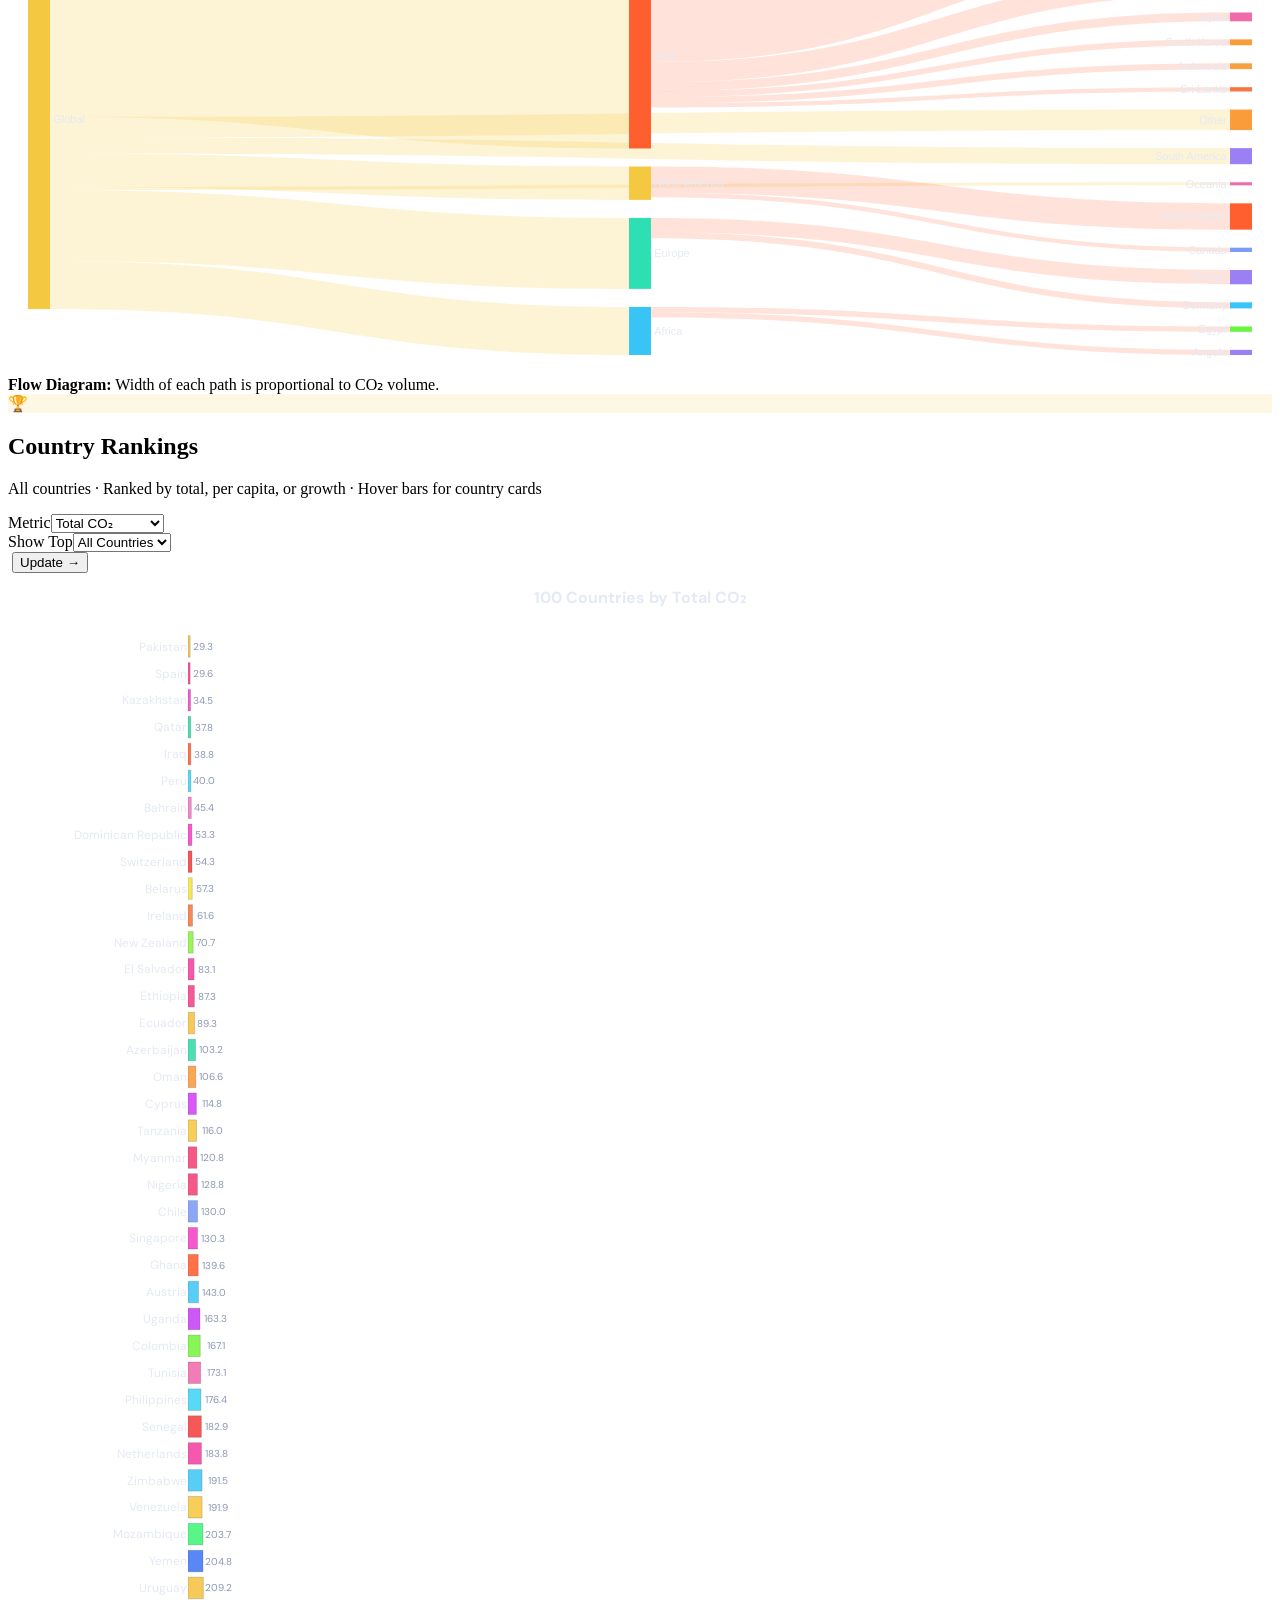
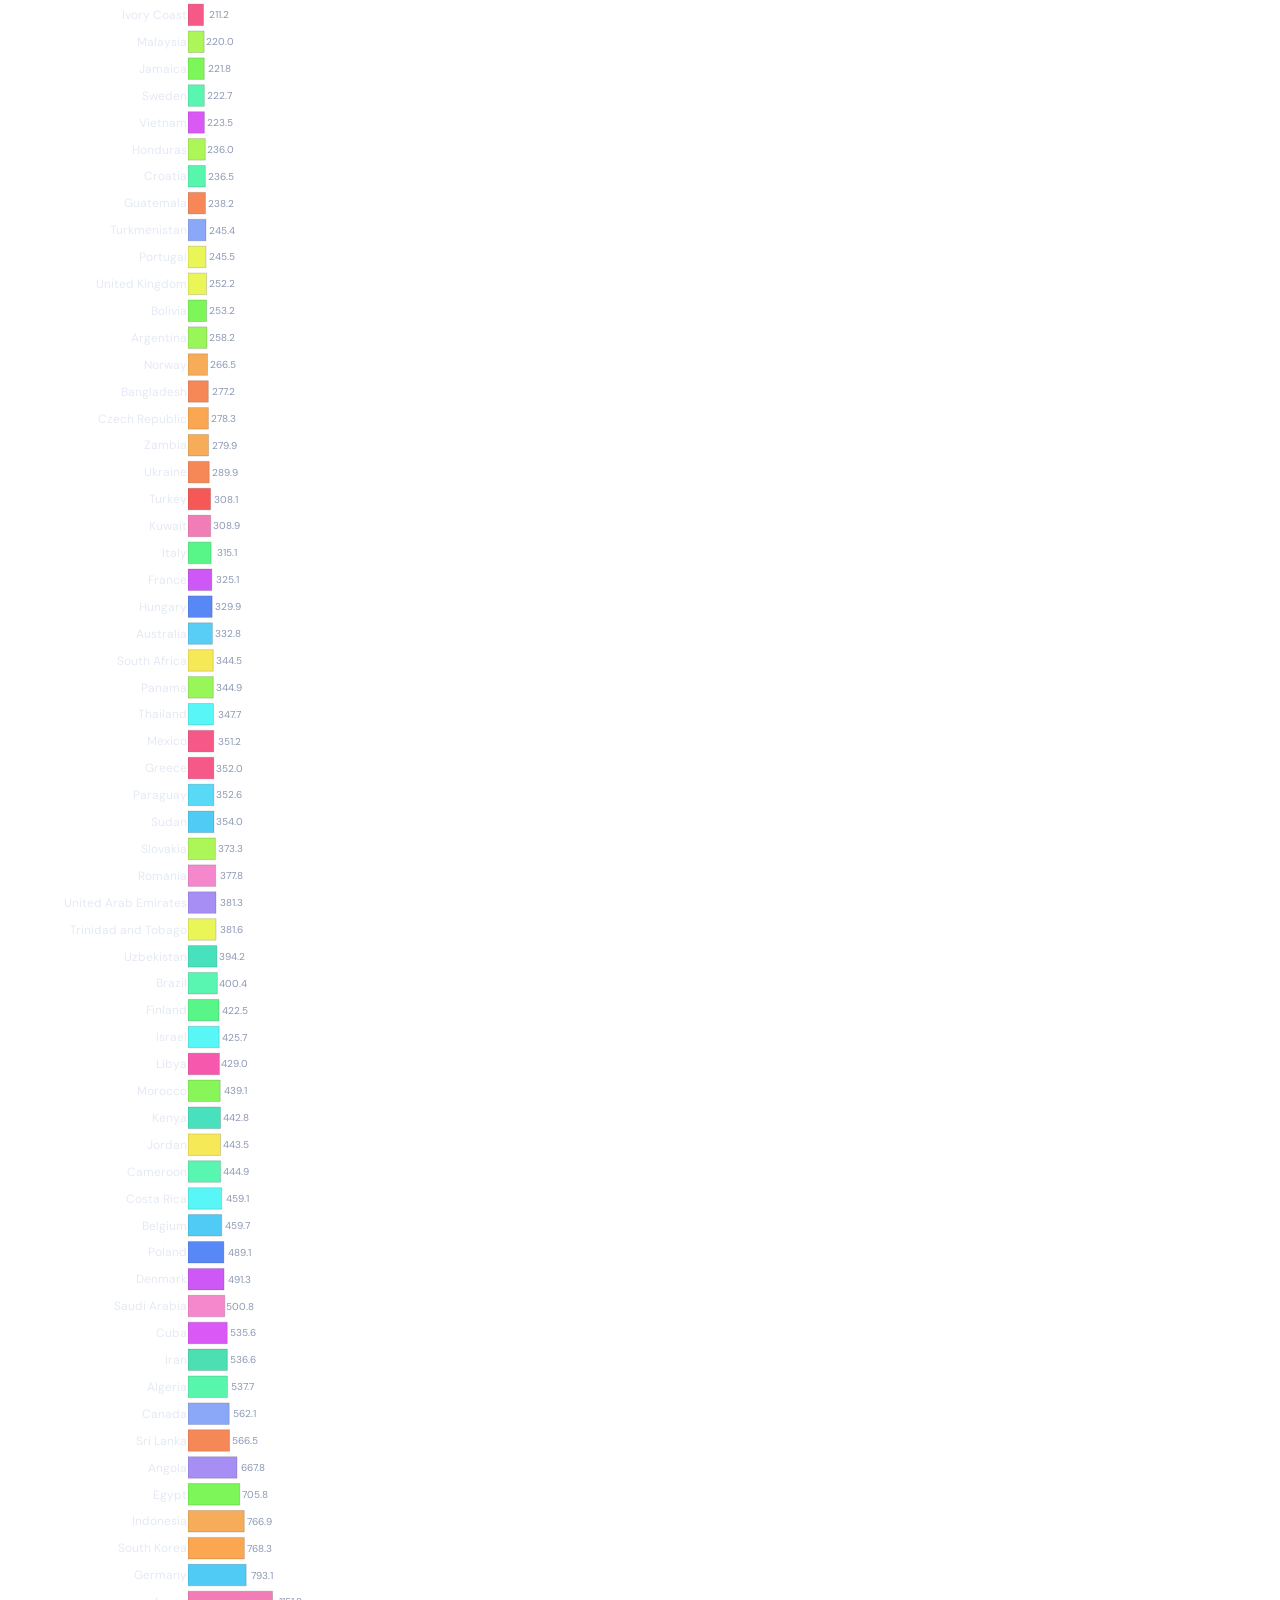
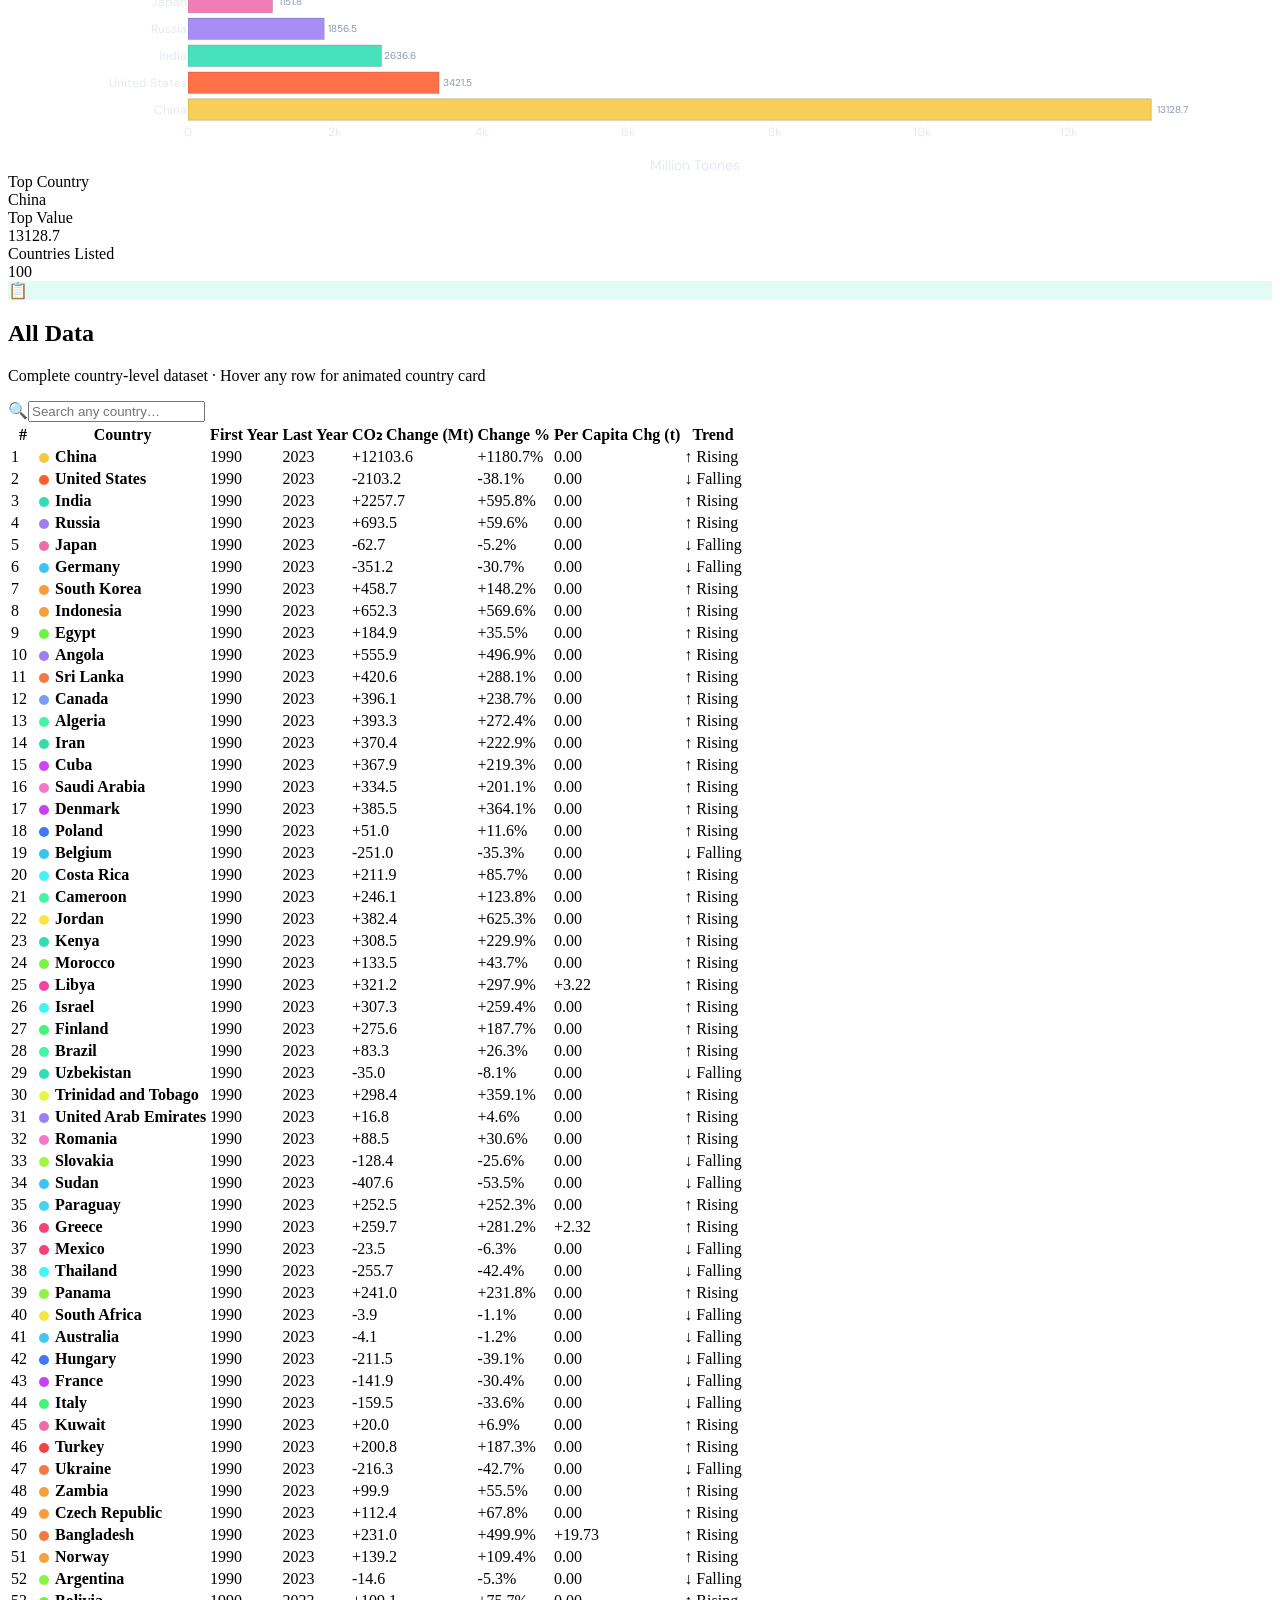
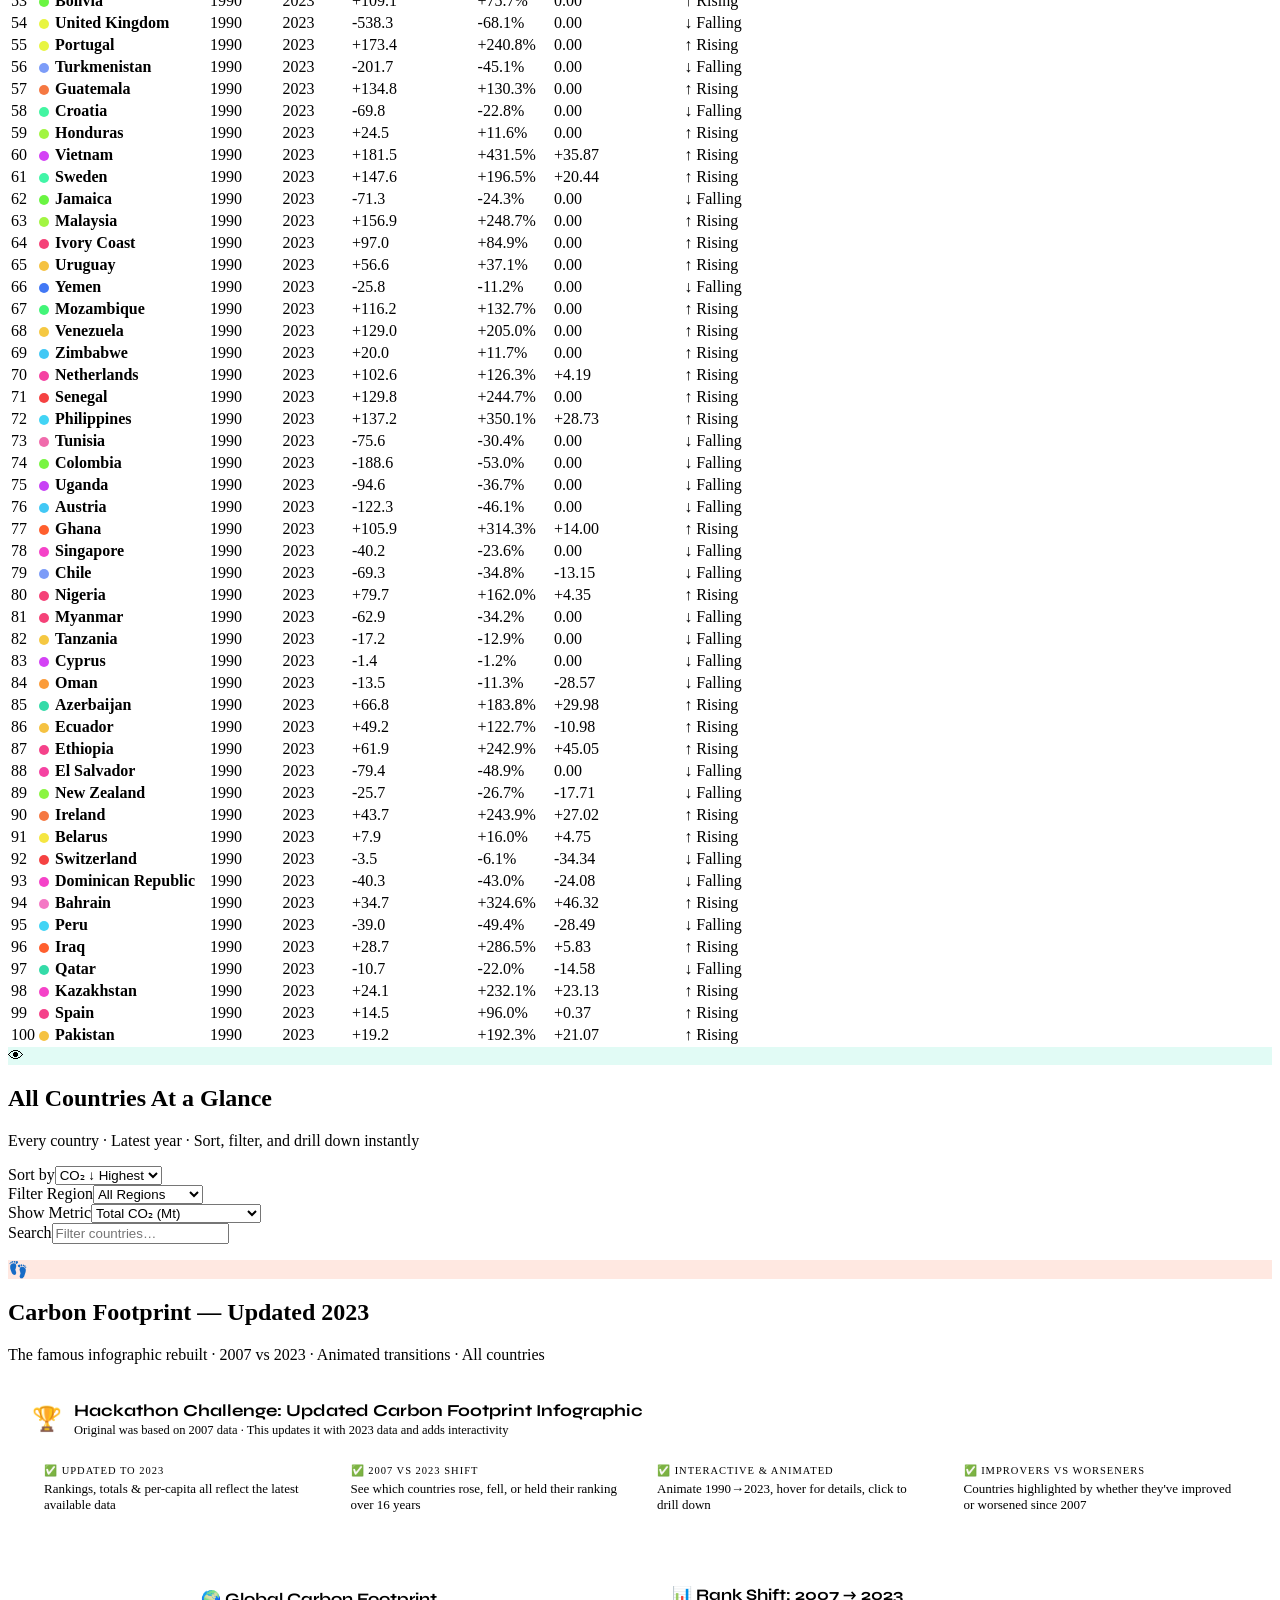
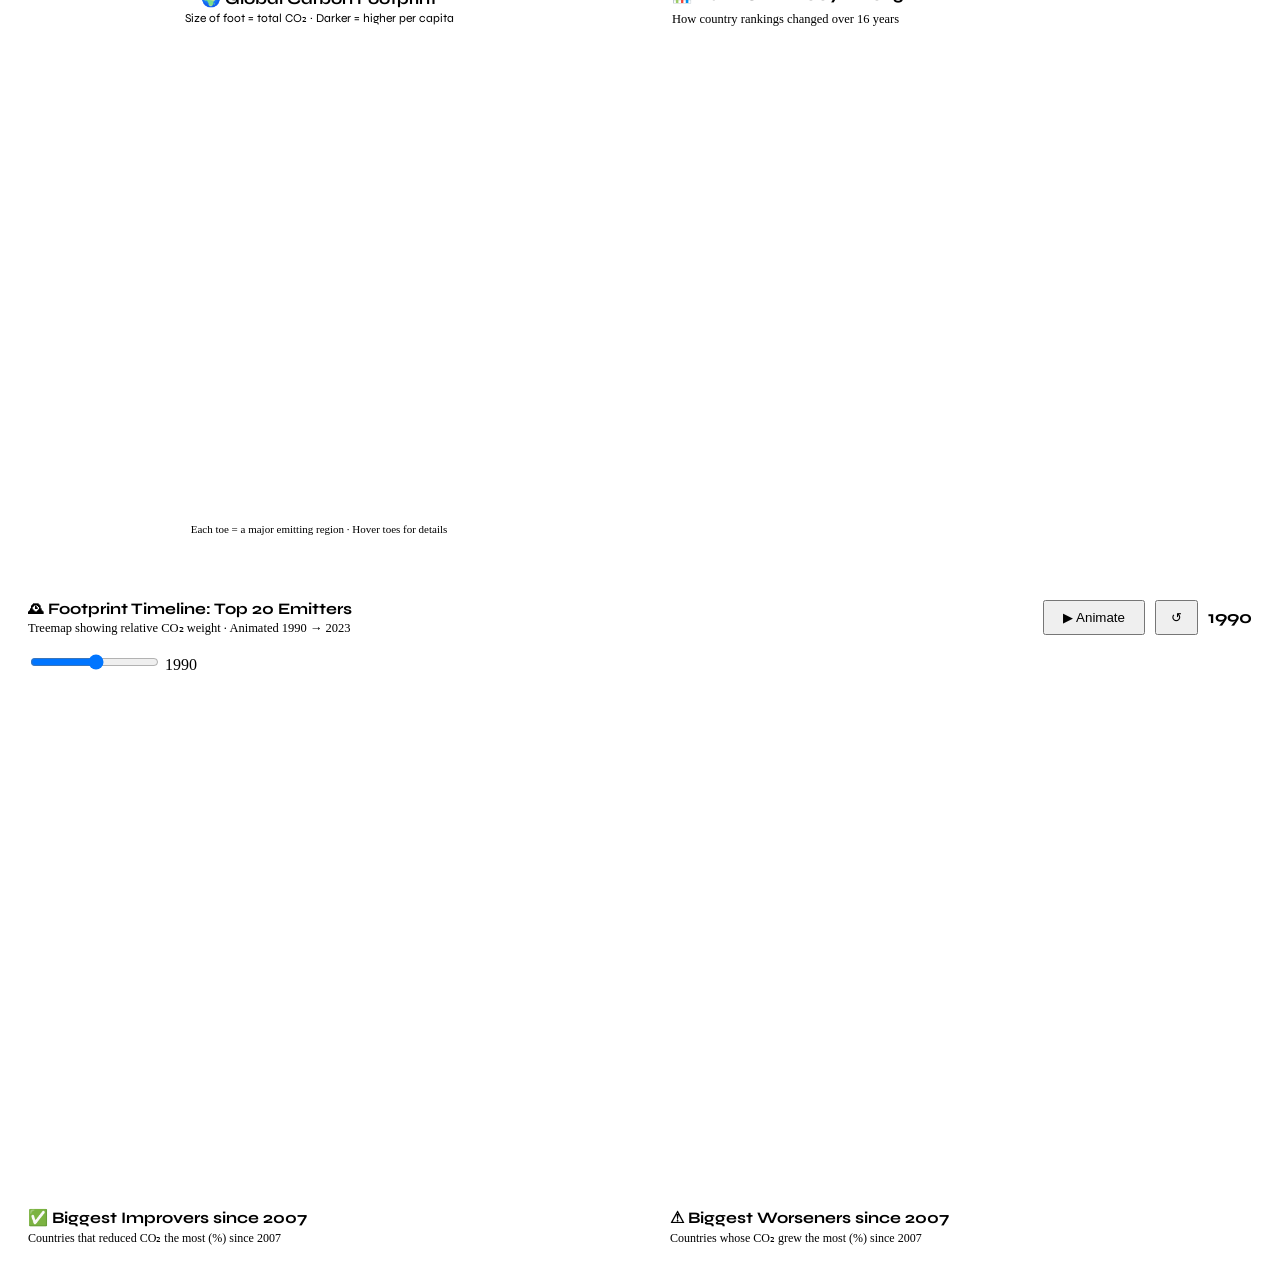
==== commit ce39bcd3: "Update index.html" ====
--- a/index.html
+++ b/index.html
@@ -6,200 +6,7 @@
 <title>Carbon Emissions Intelligence Dashboard</title>
 <script src="https://cdn.plot.ly/plotly-latest.min.js"></script>
 <link href="https://fonts.googleapis.com/css2?family=Syne:wght@400;600;700;800&family=DM+Sans:ital,opsz,wght@0,9..40,300;0,9..40,400;0,9..40,500;1,9..40,400&display=swap" rel="stylesheet">
-<style>
-:root[data-theme="dark"] {
-  --bg:#080b12;--surface:#0f1320;--surface2:#141824;--surface3:#1a1f30;
-  --border:rgba(255,255,255,0.07);--border2:rgba(255,255,255,0.13);
-  --text:#e4e9f4;--text2:#8a96b3;--text3:#4e5a75;
-  --a1:#ff5f2e;--a2:#f5c842;--a3:#2edfb4;--a4:#9b7ff4;--a5:#f06bac;
-  --g1:rgba(255,95,46,0.3);--g2:rgba(245,200,66,0.28);--g3:rgba(46,223,180,0.28);--g4:rgba(155,127,244,0.28);
-  --map-land:#1e2740;--map-ocean:#0a0e1a;--plotbg:rgba(0,0,0,0);
-  --gridc:rgba(255,255,255,0.055);--zeroline:rgba(255,255,255,0.09);
-  --shadow:0 8px 40px rgba(0,0,0,0.55);
-  --hero-bg:linear-gradient(135deg,#0c1228 0%,#160a2a 45%,#081f18 100%);
-  --toggle-bg:#1a1f30;
-}
-:root[data-theme="light"] {
-  --bg:#f0f2f8;--surface:#ffffff;--surface2:#f4f6fc;--surface3:#eaedf7;
-  --border:rgba(0,0,0,0.08);--border2:rgba(0,0,0,0.15);
-  --text:#1a2040;--text2:#5a6480;--text3:#9aa0b8;
-  --a1:#e84d1c;--a2:#d4a800;--a3:#0eaa88;--a4:#7b5ce0;--a5:#d04890;
-  --g1:rgba(232,77,28,0.12);--g2:rgba(212,168,0,0.12);--g3:rgba(14,170,136,0.12);--g4:rgba(123,92,224,0.12);
-  --map-land:#dde3f5;--map-ocean:#c8d4ef;--plotbg:rgba(255,255,255,0);
-  --gridc:rgba(0,0,0,0.06);--zeroline:rgba(0,0,0,0.1);
-  --shadow:0 4px 24px rgba(0,0,0,0.10);
-  --hero-bg:linear-gradient(135deg,#e8ecfc 0%,#f0e8fc 45%,#e0f4ee 100%);
-  --toggle-bg:#e0e4f5;
-}
-*{margin:0;padding:0;box-sizing:border-box;}
-html{scroll-behavior:smooth;}
-body{font-family:'DM Sans',sans-serif;background:var(--bg);color:var(--text);min-height:100vh;overflow-x:hidden;transition:background .4s,color .4s;}
-body::before{content:'';position:fixed;inset:0;z-index:0;pointer-events:none;background-image:repeating-linear-gradient(0deg,transparent,transparent 47px,var(--border) 48px),repeating-linear-gradient(90deg,transparent,transparent 47px,var(--border) 48px);opacity:.6;}
-.wrap{position:relative;z-index:1;max-width:1680px;margin:0 auto;padding:20px 24px;}
-.theme-toggle{position:fixed;top:20px;right:24px;z-index:1000;width:48px;height:48px;border-radius:50%;background:var(--toggle-bg);border:1px solid var(--border2);cursor:pointer;font-size:20px;display:flex;align-items:center;justify-content:center;box-shadow:var(--shadow);transition:all .3s;}
-.theme-toggle:hover{transform:scale(1.1) rotate(20deg);}
-.hero{position:relative;overflow:hidden;border-radius:24px;padding:52px 48px 44px;margin-bottom:24px;background:var(--hero-bg);border:1px solid var(--border);box-shadow:var(--shadow);}
-.hero-glow{position:absolute;border-radius:50%;filter:blur(90px);pointer-events:none;}
-.hero-glow.a{width:420px;height:420px;top:-120px;left:-80px;background:var(--g1);}
-.hero-glow.b{width:360px;height:360px;top:-80px;right:-60px;background:var(--g4);}
-.hero-glow.c{width:320px;height:320px;bottom:-80px;left:42%;background:var(--g3);opacity:.55;}
-.badge{display:inline-flex;align-items:center;gap:8px;background:rgba(255,95,46,0.14);border:1px solid rgba(255,95,46,0.38);color:var(--a1);padding:6px 14px;border-radius:999px;font-size:11.5px;font-weight:600;letter-spacing:1.6px;text-transform:uppercase;margin-bottom:18px;}
-.badge span{width:6px;height:6px;background:var(--a1);border-radius:50%;animation:pulse 1.7s ease-in-out infinite;}
-@keyframes pulse{0%,100%{opacity:1;transform:scale(1)}50%{opacity:.35;transform:scale(1.5)}}
-.hero h1{font-family:'Syne',sans-serif;font-weight:800;font-size:clamp(1.9rem,3.8vw,3.2rem);line-height:1.1;background:linear-gradient(135deg,var(--text) 0%,var(--a2) 50%,var(--a1) 100%);-webkit-background-clip:text;-webkit-text-fill-color:transparent;background-clip:text;margin-bottom:12px;}
-.hero p{color:var(--text2);font-size:14.5px;max-width:560px;line-height:1.75;}
-.kpi-row{display:grid;grid-template-columns:repeat(auto-fit,minmax(210px,1fr));gap:14px;margin-bottom:24px;}
-.kpi{position:relative;overflow:hidden;background:var(--surface);border:1px solid var(--border);border-radius:16px;padding:22px 20px;transition:transform .25s,box-shadow .25s;box-shadow:var(--shadow);}
-.kpi:hover{transform:translateY(-4px);}
-.kpi::before{content:'';position:absolute;top:0;left:0;right:0;height:3px;border-radius:16px 16px 0 0;}
-.kpi:nth-child(1)::before{background:linear-gradient(90deg,var(--a1),var(--a2));}
-.kpi:nth-child(2)::before{background:linear-gradient(90deg,var(--a3),#00c9e8);}
-.kpi:nth-child(3)::before{background:linear-gradient(90deg,var(--a4),var(--a5));}
-.kpi:nth-child(4)::before{background:linear-gradient(90deg,var(--a2),var(--a1));}
-.kpi:hover:nth-child(1){box-shadow:0 8px 32px var(--g1);}
-.kpi:hover:nth-child(2){box-shadow:0 8px 32px var(--g3);}
-.kpi:hover:nth-child(3){box-shadow:0 8px 32px var(--g4);}
-.kpi:hover:nth-child(4){box-shadow:0 8px 32px var(--g2);}
-.kpi-label{font-size:10.5px;letter-spacing:1.5px;text-transform:uppercase;color:var(--text2);margin-bottom:10px;}
-.kpi-value{font-family:'Syne',sans-serif;font-size:2.1rem;font-weight:700;line-height:1;}
-.kpi:nth-child(1) .kpi-value{color:var(--a1);}
-.kpi:nth-child(2) .kpi-value{color:var(--a3);}
-.kpi:nth-child(3) .kpi-value{color:var(--a4);}
-.kpi:nth-child(4) .kpi-value{color:var(--a2);}
-.kpi-unit{font-size:11.5px;color:var(--text3);margin-top:5px;}
-.tab-nav{display:flex;gap:4px;overflow-x:auto;padding-bottom:2px;margin-bottom:20px;scrollbar-width:none;}
-.tab-nav::-webkit-scrollbar{display:none;}
-.tab-btn{flex-shrink:0;padding:9px 18px;background:var(--surface);border:1px solid var(--border);border-radius:999px;color:var(--text2);font-family:'DM Sans',sans-serif;font-size:13px;font-weight:500;cursor:pointer;white-space:nowrap;transition:all .2s;}
-.tab-btn:hover{border-color:var(--border2);color:var(--text);}
-.tab-btn.active{background:linear-gradient(135deg,var(--a1),var(--a2));border-color:transparent;color:#000;font-weight:700;box-shadow:0 4px 18px var(--g1);}
-.tab-content{display:none;animation:tabIn .32s ease;}
-.tab-content.active{display:block;}
-@keyframes tabIn{from{opacity:0;transform:translateY(12px)}to{opacity:1;transform:translateY(0)}}
-.sec-hd{display:flex;align-items:center;gap:12px;margin-bottom:18px;}
-.sec-icon{width:40px;height:40px;border-radius:10px;display:flex;align-items:center;justify-content:center;font-size:18px;}
-.sec-hd h2{font-family:'Syne',sans-serif;font-size:1.2rem;font-weight:700;color:var(--text);}
-.sec-hd p{font-size:13px;color:var(--text2);margin-top:2px;}
-.ctrl{background:var(--surface);border:1px solid var(--border);border-radius:14px;padding:18px 20px;display:flex;flex-wrap:wrap;gap:14px;align-items:flex-end;margin-bottom:16px;box-shadow:var(--shadow);}
-.ctrl-g{flex:1;min-width:150px;}
-.ctrl-g label{display:block;font-size:10.5px;letter-spacing:1.3px;text-transform:uppercase;color:var(--text2);margin-bottom:7px;}
-select,input[type="text"]{width:100%;padding:10px 13px;background:var(--surface2);border:1px solid var(--border);border-radius:10px;color:var(--text);font-family:'DM Sans',sans-serif;font-size:13.5px;transition:border-color .2s,box-shadow .2s;appearance:none;}
-select:focus,input[type="text"]:focus{outline:none;border-color:var(--a1);box-shadow:0 0 0 3px var(--g1);}
-.btn{width:100%;padding:10px 18px;background:linear-gradient(135deg,var(--a1),var(--a2));border:none;border-radius:10px;color:#000;font-family:'DM Sans',sans-serif;font-size:13.5px;font-weight:700;cursor:pointer;transition:transform .2s,box-shadow .2s;}
-.btn:hover{transform:translateY(-2px);box-shadow:0 6px 20px var(--g1);}
-.btn.sec2{background:var(--surface2);color:var(--text);border:1px solid var(--border);}
-.btn.sec2:hover{border-color:var(--border2);box-shadow:none;transform:translateY(-1px);}
-.slider-row{display:flex;align-items:center;gap:14px;margin-bottom:16px;}
-.slider-row input[type="range"]{flex:1;-webkit-appearance:none;appearance:none;height:5px;border-radius:999px;background:linear-gradient(90deg,var(--a1),var(--a2));outline:none;border:none;cursor:pointer;}
-.slider-row input[type="range"]::-webkit-slider-thumb{-webkit-appearance:none;width:18px;height:18px;border-radius:50%;background:var(--a2);box-shadow:0 0 8px var(--g2);cursor:pointer;}
-.yr-badge{font-family:'Syne',sans-serif;font-size:1.25rem;font-weight:700;color:var(--a2);min-width:68px;text-align:right;}
-.cc{background:var(--surface);border:1px solid var(--border);border-radius:16px;overflow:hidden;margin-bottom:18px;box-shadow:var(--shadow);}
-.map-controls-bar{position:absolute;bottom:20px;left:50%;transform:translateX(-50%);display:flex;align-items:center;gap:12px;z-index:10;background:var(--surface);border:1px solid var(--border);border-radius:999px;padding:10px 20px;box-shadow:var(--shadow);}
-.map-controls-bar button{background:none;border:none;color:var(--text);cursor:pointer;font-size:18px;padding:4px 8px;border-radius:8px;transition:background .2s;}
-.map-controls-bar button:hover{background:var(--surface3);}
-.map-year-num{font-family:'Syne',sans-serif;font-weight:700;font-size:1.1rem;color:var(--a2);min-width:50px;text-align:center;}
-.map-speed-btns{display:flex;gap:4px;}
-.map-speed-btn{padding:4px 10px;border-radius:6px;border:1px solid var(--border);background:var(--surface2);color:var(--text2);font-size:12px;cursor:pointer;transition:all .2s;}
-.map-speed-btn.active{background:var(--a1);color:#000;border-color:transparent;}
-.map-progress{width:200px;height:4px;background:var(--surface3);border-radius:999px;overflow:hidden;}
-.map-progress-bar{height:100%;background:linear-gradient(90deg,var(--a1),var(--a2));border-radius:999px;transition:width .3s;}
-.info{background:var(--surface2);border:1px solid var(--border);border-left:3px solid var(--a3);border-radius:14px;padding:13px 16px;font-size:13px;color:var(--text2);line-height:1.6;margin-top:14px;}
-.info strong{color:var(--a3);}
-.metric-row{display:grid;grid-template-columns:repeat(auto-fit,minmax(190px,1fr));gap:12px;margin-top:16px;}
-.mc{background:var(--surface);border:1px solid var(--border);border-radius:14px;padding:18px;text-align:center;transition:transform .22s;box-shadow:var(--shadow);}
-.mc:hover{transform:translateY(-3px);}
-.mc .ml{font-size:10.5px;text-transform:uppercase;letter-spacing:1.3px;color:var(--text2);margin-bottom:9px;}
-.mc .mv{font-family:'Syne',sans-serif;font-size:1.75rem;font-weight:700;}
-.mc.c1 .mv{color:var(--a1);}
-.mc.c2 .mv{color:var(--a3);}
-.mc.c3 .mv{color:var(--a4);}
-.mc.c4 .mv{color:var(--a2);}
-.up{color:var(--a1)!important;}
-.dn{color:var(--a3)!important;}
-.cmp-panel{background:var(--surface);border:1px solid var(--border);border-radius:16px;padding:22px;margin-top:16px;box-shadow:var(--shadow);}
-.cmp-panel h3{font-family:'Syne',sans-serif;font-size:1rem;font-weight:700;text-align:center;margin-bottom:18px;color:var(--text);}
-.cmp-grid{display:grid;grid-template-columns:repeat(auto-fit,minmax(175px,1fr));gap:10px;}
-.cmp-m{background:var(--surface2);border:1px solid var(--border);border-radius:12px;padding:14px;text-align:center;}
-.cmp-m .cv{font-family:'Syne',sans-serif;font-size:1.35rem;font-weight:700;color:var(--a1);}
-.cmp-m .cl{font-size:11px;color:var(--text3);margin-top:4px;}
-.search-wrap{position:relative;margin-bottom:14px;}
-.search-wrap input{padding:12px 16px 12px 42px;}
-.s-icon{position:absolute;left:14px;top:50%;transform:translateY(-50%);color:var(--text2);font-size:15px;pointer-events:none;}
-.tbl-wrap{background:var(--surface);border:1px solid var(--border);border-radius:16px;overflow:hidden;max-height:540px;overflow-y:auto;box-shadow:var(--shadow);}
-.tbl-wrap::-webkit-scrollbar{width:5px;}
-.tbl-wrap::-webkit-scrollbar-track{background:var(--surface2);}
-.tbl-wrap::-webkit-scrollbar-thumb{background:rgba(255,255,255,0.1);border-radius:3px;}
-table{width:100%;border-collapse:collapse;}
-thead th{background:var(--surface2);padding:12px 15px;font-size:10.5px;text-transform:uppercase;letter-spacing:1.3px;color:var(--text2);text-align:left;font-weight:600;position:sticky;top:0;z-index:5;border-bottom:1px solid var(--border);}
-tbody td{padding:11px 15px;border-bottom:1px solid var(--border);font-size:13.5px;color:var(--text);}
-tbody tr{transition:background .15s;cursor:pointer;}
-tbody tr:hover{background:rgba(255,95,46,0.06);}
-tbody tr:last-child td{border-bottom:none;}
-.rank-pill{display:inline-flex;align-items:center;justify-content:center;width:26px;height:26px;border-radius:50%;background:linear-gradient(135deg,var(--a1),var(--a2));color:#000;font-weight:700;font-size:10.5px;}
-.bu{color:var(--a1);font-weight:600;}
-.bd{color:var(--a3);font-weight:600;}
-.map-wrap{position:relative;border-radius:16px;overflow:hidden;}
-.metric-pills{display:flex;gap:6px;flex-wrap:wrap;}
-.mp-btn{padding:7px 14px;border-radius:999px;border:1px solid var(--border);background:var(--surface2);color:var(--text2);font-size:12.5px;cursor:pointer;transition:all .2s;font-family:'DM Sans',sans-serif;}
-.mp-btn.active{background:linear-gradient(135deg,var(--a1),var(--a2));color:#000;font-weight:700;border-color:transparent;}
-.mp-btn:hover:not(.active){border-color:var(--border2);color:var(--text);}
-
-/* ── SHARED RICH TOOLTIP ── */
-#richTooltip {
-  position:fixed;pointer-events:none;z-index:9999;opacity:0;
-  transform:translateY(6px) scale(0.97);
-  transition:opacity .18s ease,transform .18s ease;
-  min-width:270px;max-width:310px;
-}
-#richTooltip.visible{opacity:1;transform:translateY(0) scale(1);}
-.tt-card{background:var(--surface);border:1px solid var(--border2);border-radius:16px;overflow:hidden;box-shadow:0 20px 60px rgba(0,0,0,0.55),0 4px 16px rgba(0,0,0,0.3);}
-.tt-header{padding:14px 16px 10px;display:flex;align-items:flex-start;justify-content:space-between;gap:10px;border-bottom:1px solid var(--border);}
-.tt-country{font-family:'Syne',sans-serif;font-size:1.05rem;font-weight:700;color:var(--text);line-height:1.2;}
-.tt-region{font-size:10.5px;color:var(--text2);margin-top:3px;letter-spacing:.4px;}
-.tt-rank-badge{flex-shrink:0;display:flex;flex-direction:column;align-items:center;justify-content:center;width:44px;height:44px;border-radius:10px;background:linear-gradient(135deg,var(--a1),var(--a2));color:#000;font-family:'Syne',sans-serif;}
-.tt-rank-num{font-size:1.1rem;font-weight:800;line-height:1;}
-.tt-rank-lbl{font-size:8.5px;font-weight:600;letter-spacing:.5px;opacity:.75;}
-.tt-body{padding:12px 16px;}
-.tt-row{display:flex;align-items:center;justify-content:space-between;padding:5px 0;border-bottom:1px solid var(--border);}
-.tt-row:last-child{border-bottom:none;}
-.tt-lbl{font-size:11px;color:var(--text2);letter-spacing:.3px;}
-.tt-val{font-family:'Syne',sans-serif;font-size:13.5px;font-weight:700;color:var(--text);}
-.tt-val.accent1{color:var(--a1);}
-.tt-val.accent2{color:var(--a2);}
-.tt-val.accent3{color:var(--a3);}
-.tt-val.accent4{color:var(--a4);}
-.tt-trend-row{display:flex;align-items:center;gap:8px;padding:10px 16px 12px;background:var(--surface2);}
-.tt-sparkline{flex:1;height:36px;}
-.tt-trend-info{text-align:right;}
-.tt-trend-dir{font-family:'Syne',sans-serif;font-size:1rem;font-weight:700;}
-.tt-trend-pct{font-size:11px;color:var(--text2);margin-top:2px;}
-.tt-footer{padding:8px 16px;background:var(--surface3);font-size:10.5px;color:var(--text3);text-align:center;letter-spacing:.3px;}
-.tt-color-dot{display:inline-block;width:10px;height:10px;border-radius:50%;vertical-align:middle;margin-right:5px;flex-shrink:0;}
-/* ── AT A GLANCE CARDS ── */
-.glance-card{background:var(--surface);border:1px solid var(--border);border-radius:14px;padding:14px 16px;cursor:pointer;transition:transform .2s,box-shadow .2s,border-color .2s;position:relative;overflow:hidden;}
-.glance-card:hover{transform:translateY(-3px);box-shadow:0 8px 28px rgba(0,0,0,0.35);border-color:var(--border2);}
-.glance-card .gc-country{font-family:'Syne',sans-serif;font-size:.95rem;font-weight:700;color:var(--text);margin-bottom:4px;display:flex;align-items:center;gap:7px;}
-.glance-card .gc-region{font-size:10.5px;color:var(--text3);letter-spacing:.4px;text-transform:uppercase;margin-bottom:10px;}
-.glance-card .gc-bar-wrap{height:5px;background:var(--surface3);border-radius:999px;margin-bottom:8px;overflow:hidden;}
-.glance-card .gc-bar{height:100%;border-radius:999px;}
-.glance-card .gc-vals{display:flex;justify-content:space-between;align-items:flex-end;}
-.glance-card .gc-main{font-family:'Syne',sans-serif;font-size:1.3rem;font-weight:700;line-height:1;}
-.glance-card .gc-sub{font-size:10.5px;color:var(--text2);margin-top:3px;}
-.glance-card .gc-chg{font-family:'Syne',sans-serif;font-size:.85rem;font-weight:700;}
-.glance-card .gc-rank{position:absolute;top:12px;right:12px;font-size:10px;color:var(--text3);font-weight:600;background:var(--surface2);border-radius:6px;padding:2px 7px;}
-.glance-sparkline{width:100%;height:28px;margin-top:8px;}
-.glance-summary-chip{background:var(--surface);border:1px solid var(--border);border-radius:12px;padding:12px 14px;text-align:center;box-shadow:var(--shadow);}
-.glance-summary-chip .gsc-val{font-family:'Syne',sans-serif;font-size:1.4rem;font-weight:700;}
-.glance-summary-chip .gsc-lbl{font-size:10.5px;color:var(--text2);text-transform:uppercase;letter-spacing:1px;margin-top:3px;}
-@media(max-width:900px){.fp-top-grid,.fp-bottom-grid{grid-template-columns:1fr!important;}}
-.improve-row,.worsen-row{display:flex;align-items:center;gap:10px;padding:8px 0;border-bottom:1px solid var(--border);}
-.improve-row:last-child,.worsen-row:last-child{border-bottom:none;}
-.ir-rank{font-family:'Syne',sans-serif;font-size:1rem;font-weight:700;min-width:28px;text-align:center;}
-.ir-name{flex:1;font-size:13.5px;color:var(--text);font-weight:500;}
-.ir-pct{font-family:'Syne',sans-serif;font-size:.95rem;font-weight:700;}
-.ir-bar-wrap{width:80px;height:5px;background:var(--surface3);border-radius:999px;overflow:hidden;}
-.ir-bar{height:100%;border-radius:999px;}
-@media(max-width:768px){.wrap{padding:12px;}.hero{padding:30px 20px;}.kpi-row{grid-template-columns:repeat(2,1fr);}.map-controls-bar{width:90%;font-size:13px;}}
-</style>
+<link rel="stylesheet" href="assets/css/index-style.css">
 </head>
 <body>
 <button class="theme-toggle" onclick="toggleTheme()" id="themeToggleBtn">☀️</button>
